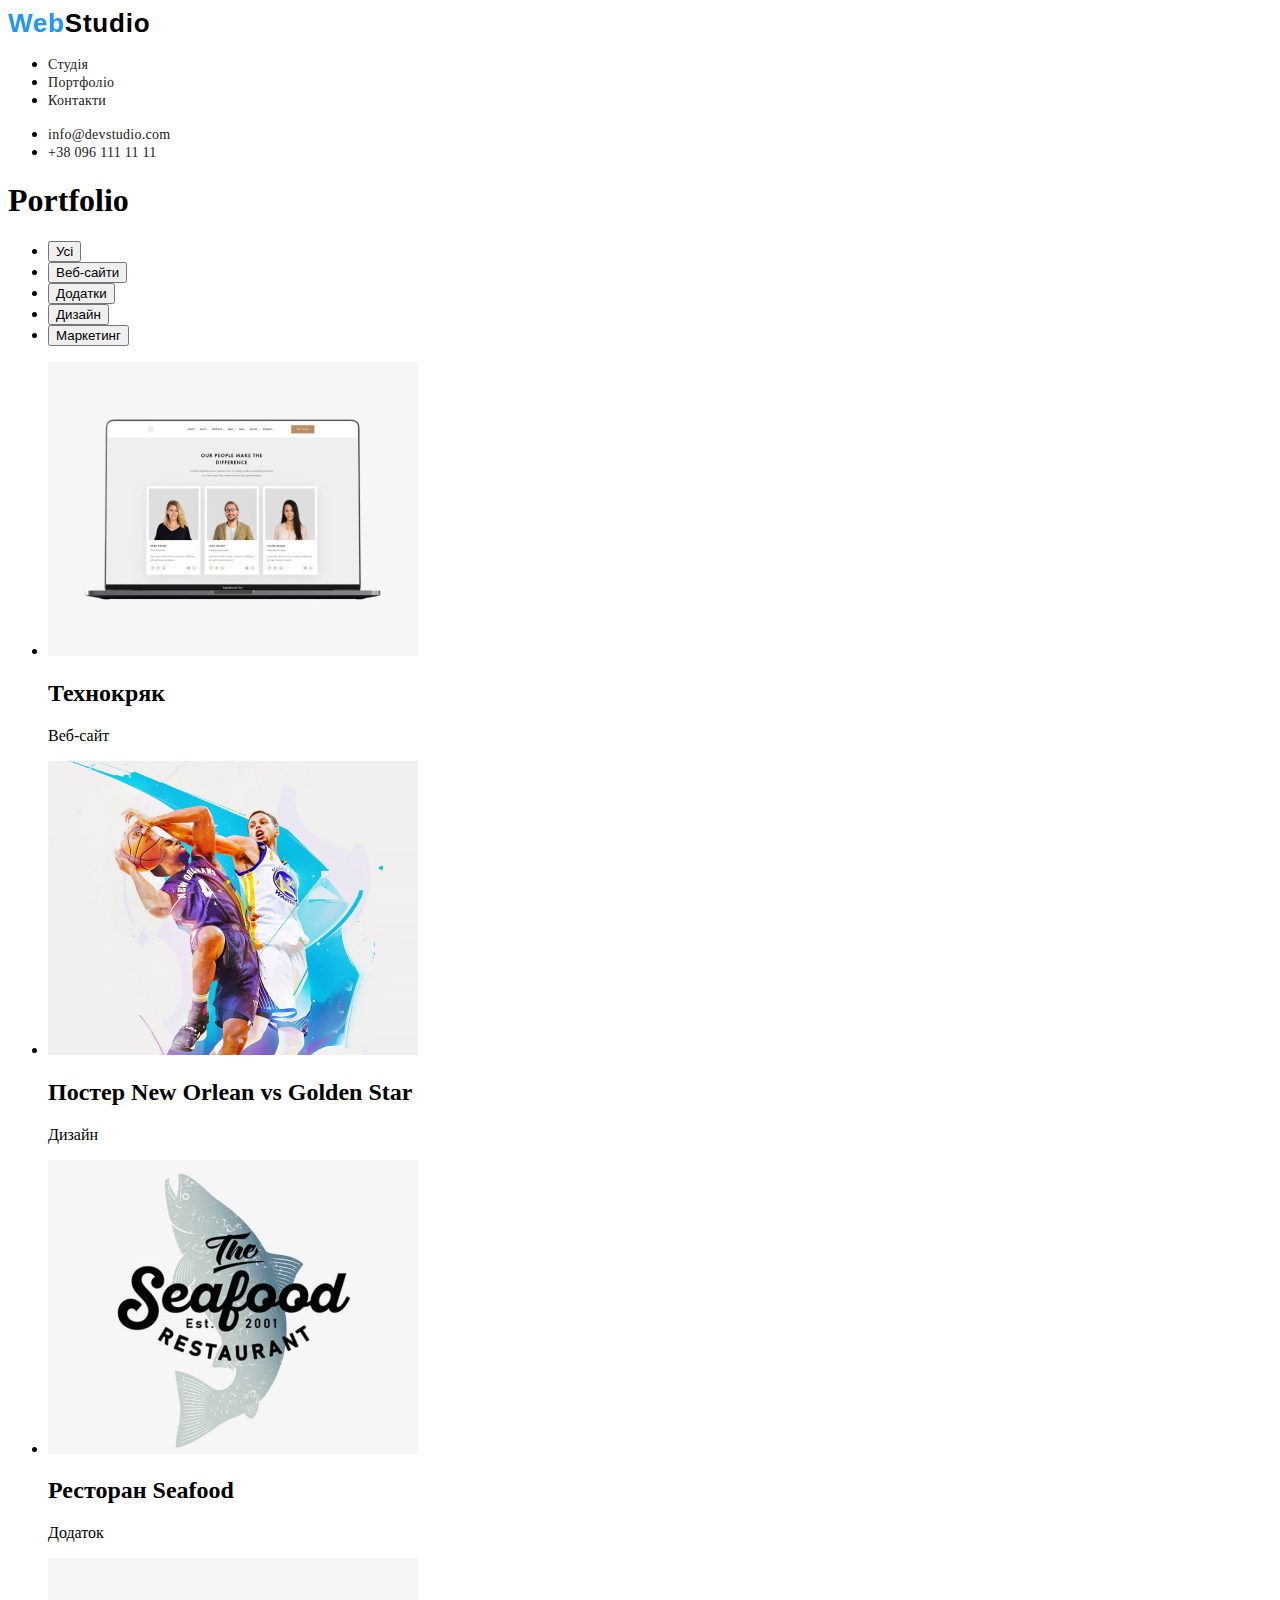
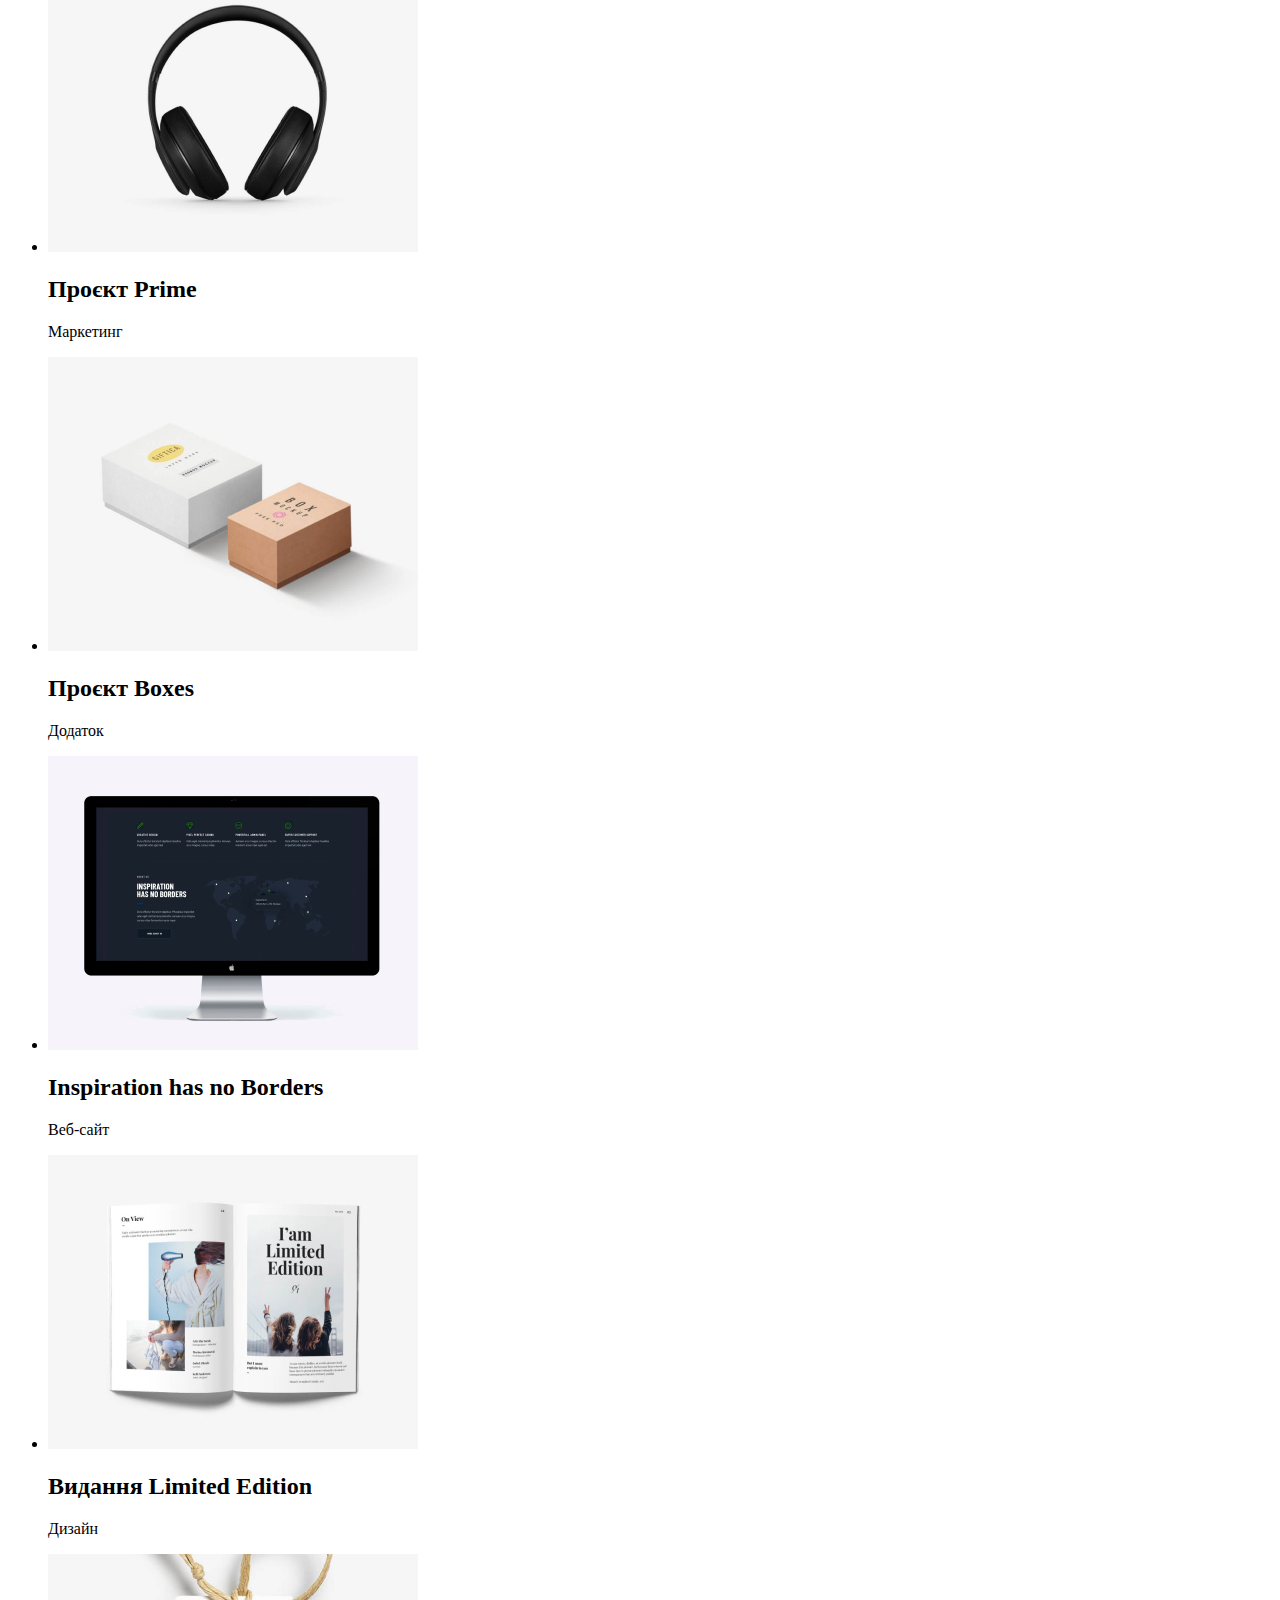
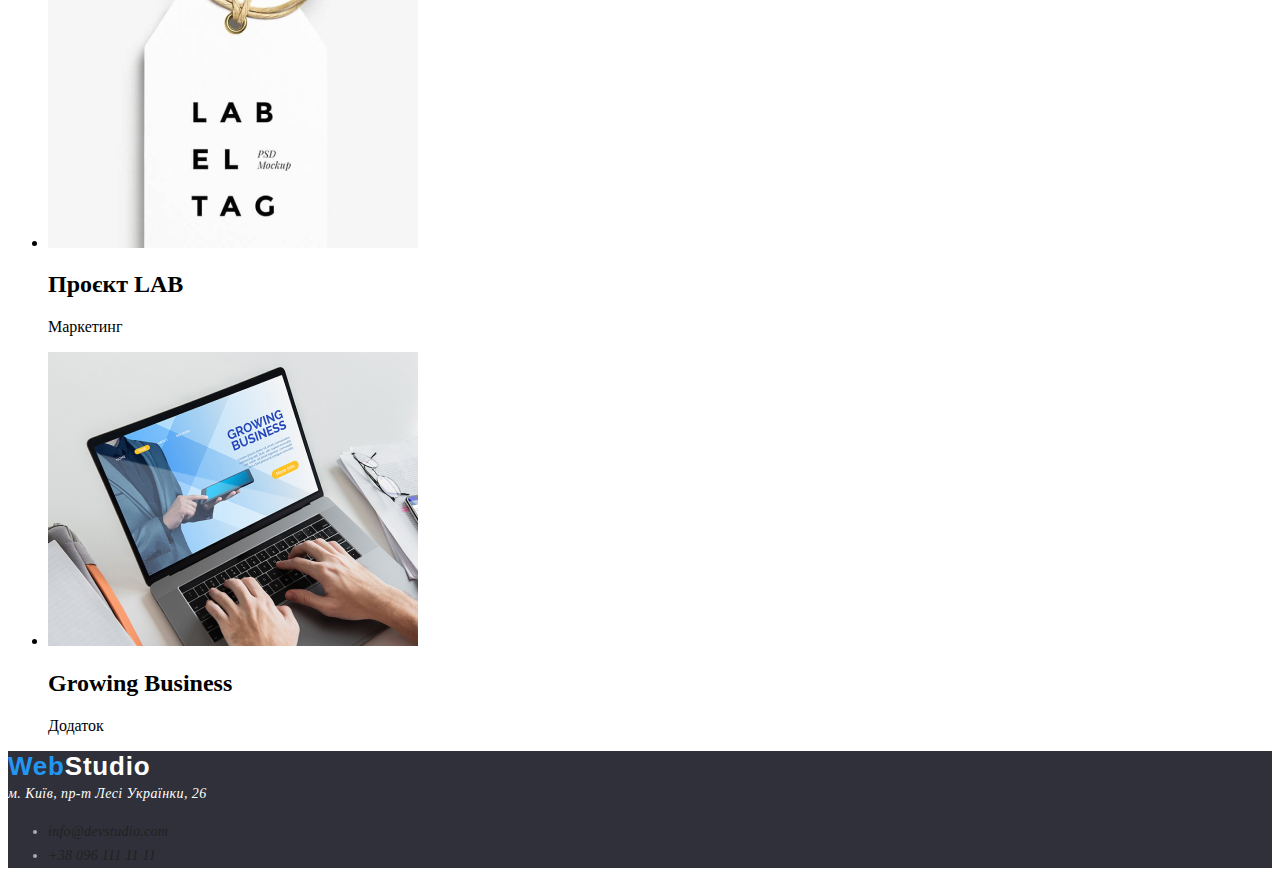
==== portfolio.html @ 9919ce31 "10.09. 21:36" ====
<!DOCTYPE html>
<html lang="uk">
  <head>
    <meta charset="UTF-8" />
    <meta name="viewport" content="width=device-width, initial-scale=1.0" />
    <title>Document</title>
    <link rel="stylesheet" href="./css/styles.css">
  </head>
  <body>
    <header class="header">
        <nav class="navigation">
          <a class="link logo" href="index.html">Web<span class="logo-text-black">Studio</span></a>
          <ul class="list">
            <li class="item">
              <a class="link navigation-link" href="./index.html">Студія</a>
            </li>
            <li class="item">
              <a class="link navigation-link" href="./portfolio.html">Портфоліо</a>
            </li>
            <li class="item">
              <a class="link navigation-link" href="#">Контакти</a>
            </li>
          </ul>
        </nav>
  
        <ul class="list">
          <li class="contact-item">
            <a class="link" href="mailto:info@devstudio.com">info@devstudio.com</a>
          </li>
          <li class="item">
            <a class="link" href="tel:+380961111111">+38 096 111 11 11</a>
          </li>
        </ul>
      </header>
    <main class="main">
      <h1>Portfolio</h1>
      <ul class="filter-list">
        <li class="filter-item">
          <button class="filter-btn" type="button">Усі</button>
        </li>
        <li class="filter-item">
          <button class="filter-btn" type="button">Веб-сайти</button>
        </li>
        <li class="filter-item">
          <button class="filter-btn" type="button">Додатки</button>
        </li>
        <li class="filter-item">
          <button class="filter-btn" type="button">Дизайн</button>
        </li>
        <li class="filter-item">
          <button class="filter-btn" type="button">Маркетинг</button>
        </li>
      </ul>
      <ul class="gallery-list">
        <li class="gallery-item">
          <img
            class="gallery-img"
            src="./images/portfolio-img/img1.jpg"
            alt="Технокряк"
            width="370"
            height="294"
          />
          <h2 class="gallery-title">Технокряк</h2>
          <p class="gallery-text">Веб-сайт</p>
        </li>

        <li class="gallery-item">
          <img
            class="gallery-img"
            src="./images/portfolio-img/img2.jpg"
            alt="Постер New Orlean vs Golden Star"
            width="370"
            height="294"
          />
          <h2 class="gallery-title">Постер New Orlean vs Golden Star</h2>
          <p class="gallery-text">Дизайн</p>
        </li>

        <li class="gallery-item">
          <img
            class="gallery-img"
            src="./images/portfolio-img/img3.jpg"
            alt="Ресторан Seafood"
            width="370"
            height="294"
          />
          <h2 class="gallery-title">Ресторан Seafood</h2>
          <p class="gallery-text">Додаток</p>
        </li>

        <li class="gallery-item">
          <img
            class="gallery-img"
            src="./images/portfolio-img/img4.jpg"
            alt="Проєкт Prime"
            width="370"
            height="294"
          />
          <h2 class="gallery-title">Проєкт Prime</h2>
          <p class="gallery-text">Маркетинг</p>
        </li>

        <li class="gallery-item">
          <img
            class="gallery-img"
            src="./images/portfolio-img/img5.jpg"
            alt="Проєкт Boxes"
            width="370"
            height="294"
          />
          <h2 class="gallery-title">Проєкт Boxes</h2>
          <p class="gallery-text">Додаток</p>
        </li>

        <li class="gallery-item">
          <img
            class="gallery-img"
            src="./images/portfolio-img/img6.jpg"
            alt="Inspiration has no Borders"
            width="370"
            height="294"
          />
          <h2 class="gallery-title">Inspiration has no Borders</h2>
          <p class="gallery-text">Веб-сайт</p>
        </li>

        <li class="gallery-item">
          <img
            class="gallery-img"
            src="./images/portfolio-img/img7.jpg"
            alt="Видання Limited Edition"
            width="370"
            height="294"
          />
          <h2 class="gallery-title">Видання Limited Edition</h2>
          <p class="gallery-text">Дизайн</p>
        </li>

        <li class="gallery-item">
          <img
            class="gallery-img"
            src="./images/portfolio-img/img8.jpg"
            alt="Проєкт LAB"
            width="370"
            height="294"
          />
          <h2 class="gallery-title">Проєкт LAB</h2>
          <p class="gallery-text">Маркетинг</p>
        </li>

        <li class="gallery-item">
          <img
            class="gallery-img"
            src="./images/portfolio-img/img9.jpg"
            alt="Growing Business"
            width="370"
            height="294"
          />
          <h2 class="gallery-title">Growing Business</h2>
          <p class="gallery-text">Додаток</p>
        </li>
      </ul>
    </main>
    <footer class="footer">
        <a class="link logo" href="index.html">Web<span class="logo-text-white">Studio</span></a>
        <address class="address">
          <span class="main-address">м. Київ, пр-т Лесі Українки, 26</span>
          <ul class="list">
            <li class="item">
              <a class="link" href="mailto:info@devstudio.com">info@devstudio.com</a>
            </li>
            <li class="item">
              <a class="link" href="tel:+380961111111">+38 096 111 11 11</a>
            </li>
          </ul>
        </address>
      </footer>
  </body>
</html>
---- css/styles.css ----
:root {
  --main-font:"Roboto", sans-serif;
  --secondary-font:"Raleway", sans-serif;

  /* text colors */
  --accent-cl: #2196f3 ;
  --main-txt-cl: #757575;
  --secondary-txt-cl: #212121;
  --title-txt-cl: #fff;

  /* background colors */
  --main-bg-cl: #ffffff;
  --secondary-bg-cl: #2196F3;
  --dark-bg-cl: #2F303A;
}
.body {
    font-family: var(--main-font);
    color: var(--main-txt-cl);
    font-size: 14px;
    line-height: 1.71;
    letter-spacing: 0.42px;
}
.footer{
    background-color: var(--dark-bg-cl);
}

.navigation .logo,
.footer .logo {
color: var(--accent-cl);
font-family: var(--secondary-font);
font-size: 26px;
font-weight: 700;
letter-spacing: 0.78px
}
.logo-text-black {
    color: #000;
}
.logo-text-white {
    color: var(--title-txt-cl);
}


.link{
    color: var(--secondary-txt-cl);
font-size: 14px;
font-weight: 500;
letter-spacing: 0.28px;
text-decoration: none


}

.link:hover,
.link:focus {
  color: var(--accent-cl);
}

.hero{
    background-color: var(--dark-bg-cl) ;
}
.hero-title{
color: var(--title-txt-cl);
text-align: center;
font-size: 44px;
font-weight: 900;
line-height: 1.36; 
letter-spacing: 2.64px;
}

.btn {
    font-family: inherit;
    color: var(--title-txt-cl);
    font-size: 16px;
    font-weight: 700;
    letter-spacing: 0.96px;
    text-transform: uppercase;
    background-color: var(--accent-cl);
    cursor: pointer;
    text-align: center;
}

.btn:hover,
.btn:focus {
  color: var(--title-txt-cl);
}

.about-title{
    color: var(--secondary-txt-cl);
    font-family: var(--main-font);
font-size: 14px;
font-weight: 700;
line-height: normal;
letter-spacing: 0.42px;
text-transform: uppercase;
}

.about-text{
    color: var(--main-txt-cl);
font-family: var(--main-font);
font-size: 14px;
font-style: normal;
font-weight: 400;
line-height: 1.72; 
letter-spacing: 0.42px;
}

.features-title,
.team-title
{
    color: var(--secondary-txt-cl);
text-align: center;
font-family: var(--main-font);
font-size: 36px;
font-weight: 700;
letter-spacing: 1.08px;
}

.member-title{
    color: #212121;
text-align: center;
font-family: var(--main-font);
font-size: 16px;
font-weight: 500;
letter-spacing: 0.48px;
}

.member-position{
    color:var(--main-txt-cl);
text-align: center;
font-family: var(--main-font);
font-size: 16px;
font-weight: 400;
line-height: normal;
letter-spacing: 0.48px;
}

.address{
    color: rgba(255, 255, 255, 0.60);
    font-family: Roboto;
    font-size: 14px;
    line-height: 1.71;
    letter-spacing: 0.42px;
}
.main-address{
    color: var(--title-txt-cl);
}
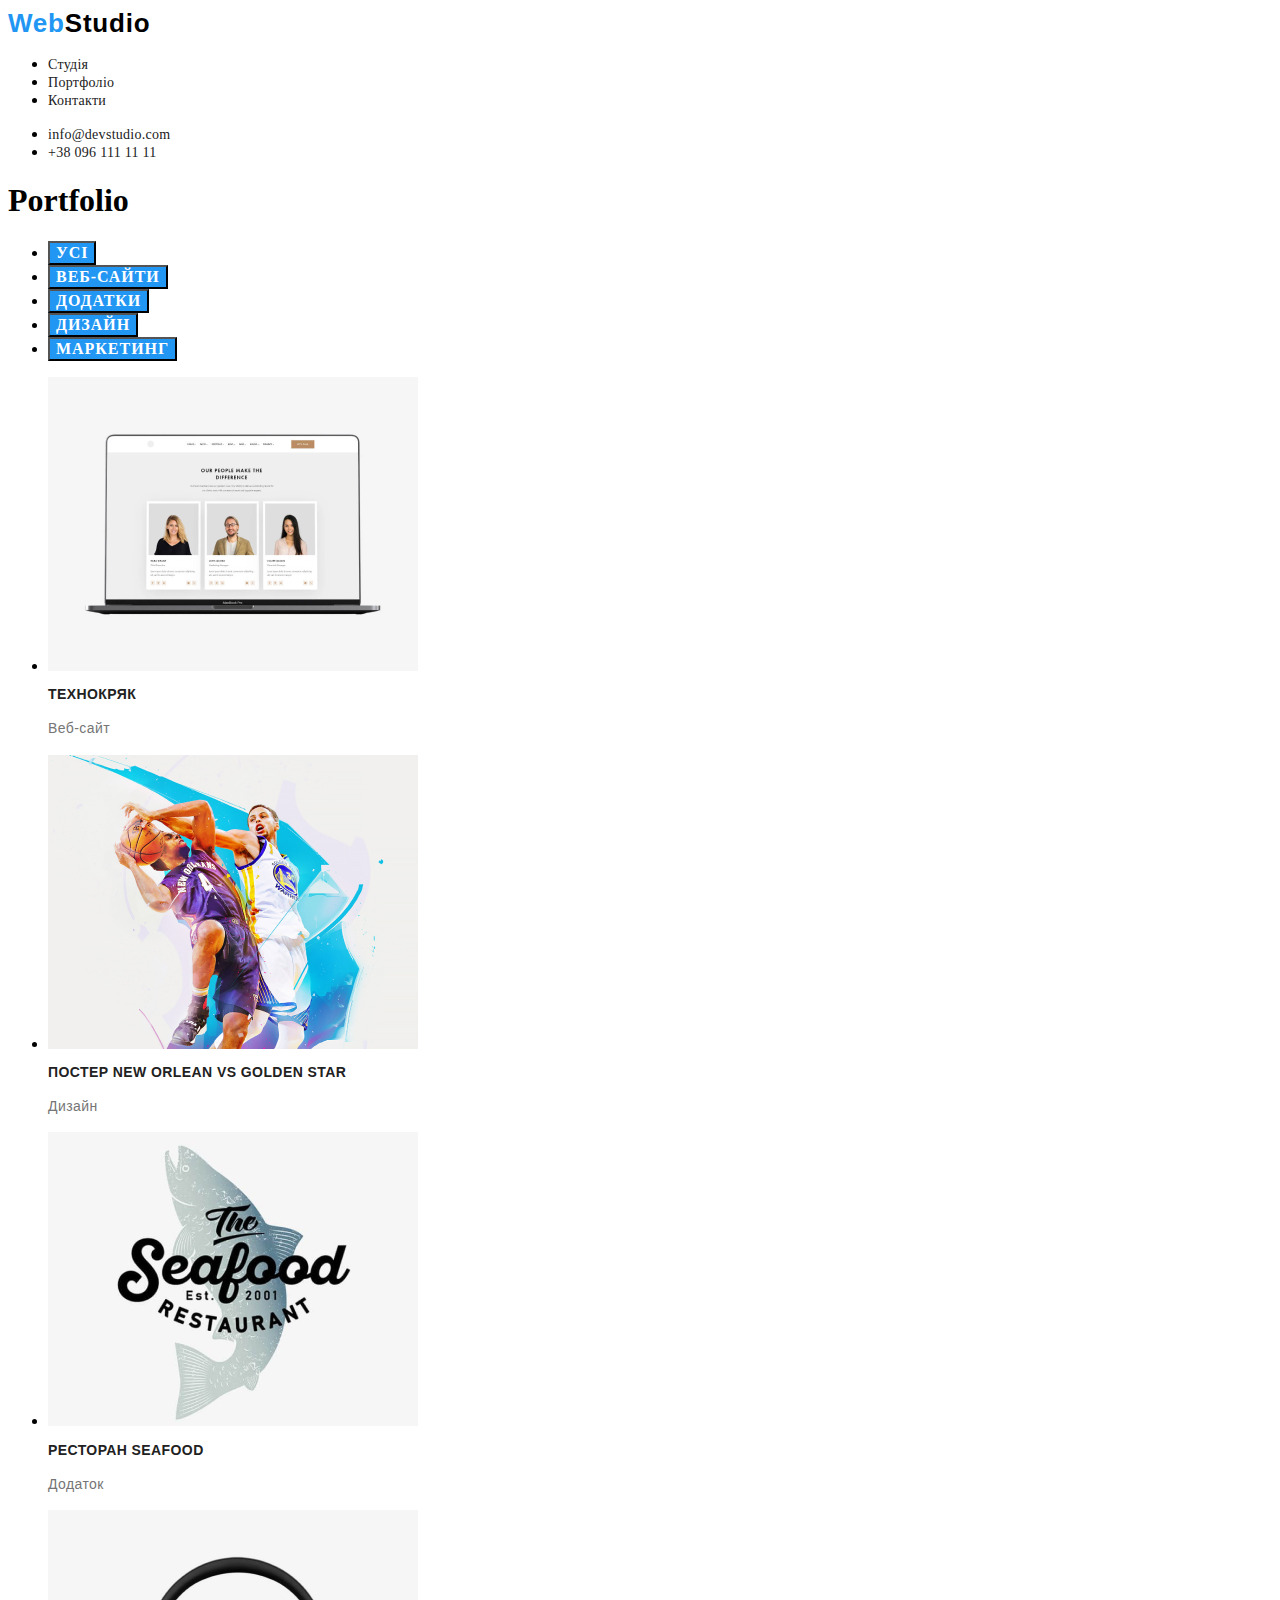
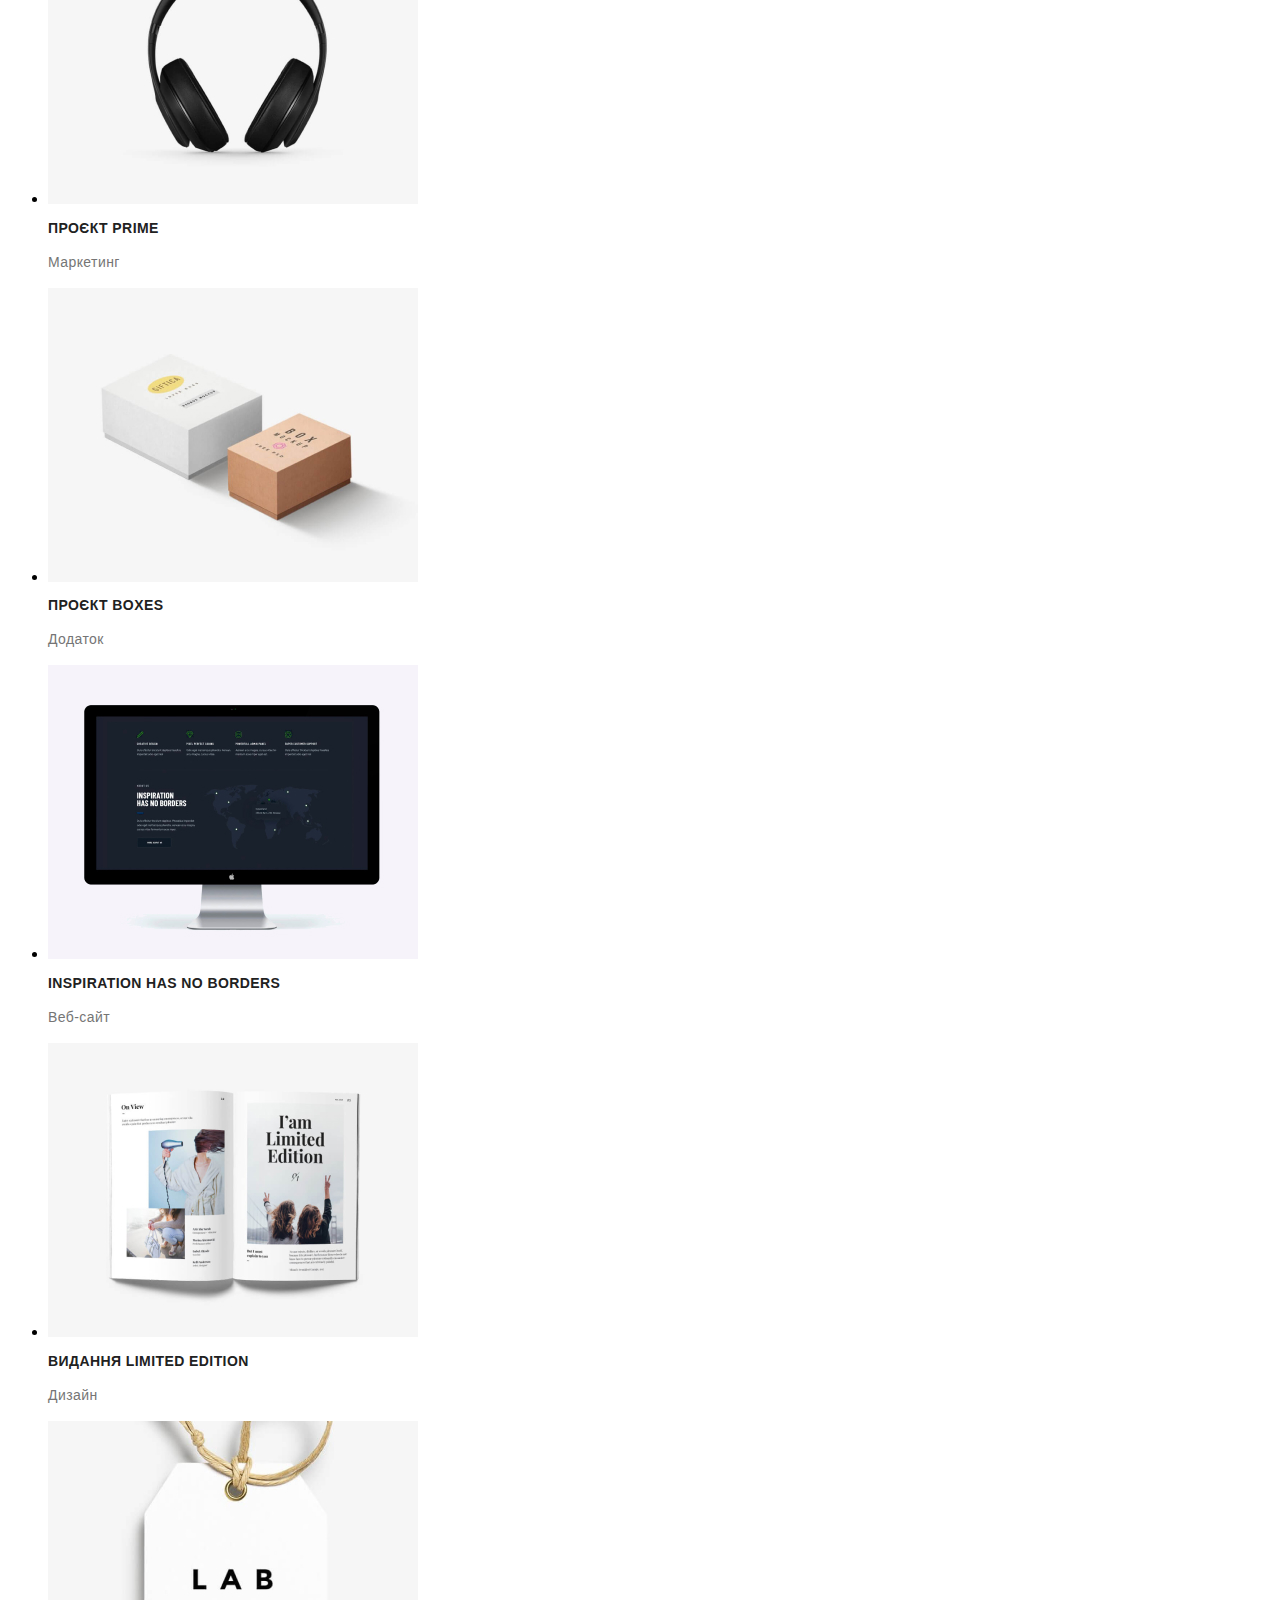
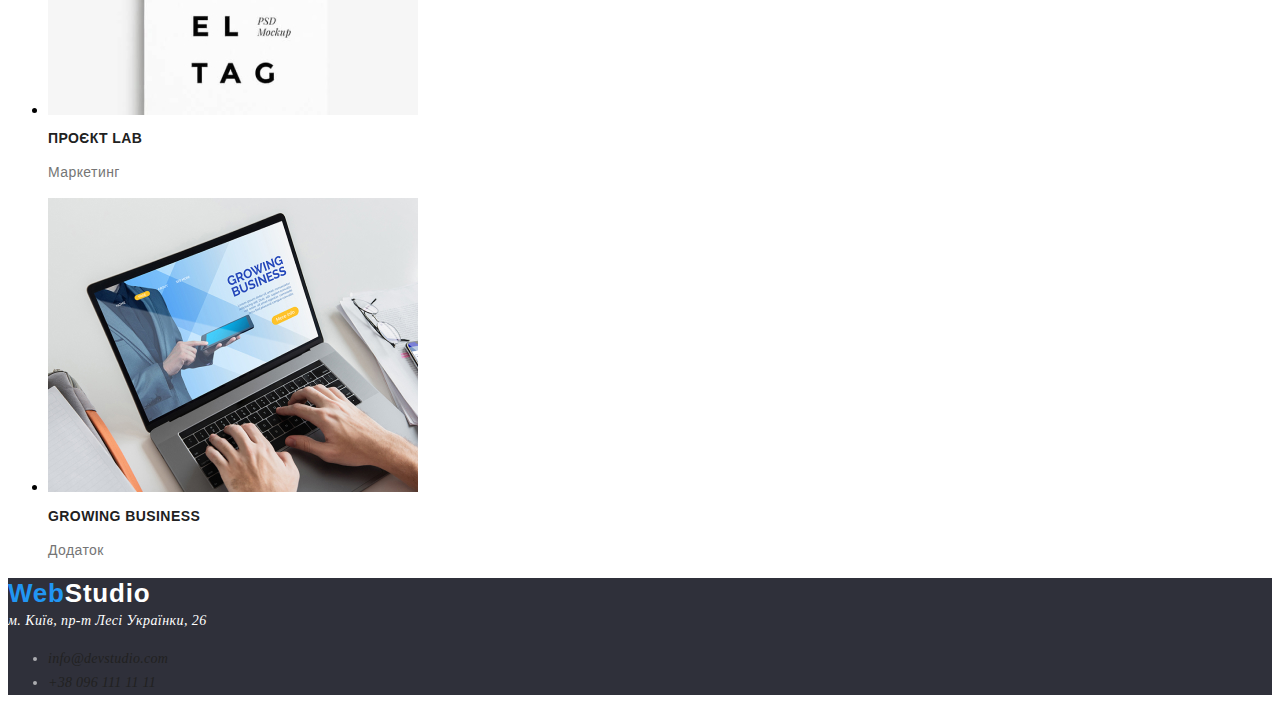
==== commit 2849c0b1: "13,09,23" ====
--- a/portfolio.html
+++ b/portfolio.html
@@ -36,19 +36,19 @@
       <h1>Portfolio</h1>
       <ul class="filter-list">
         <li class="filter-item">
-          <button class="filter-btn" type="button">Усі</button>
+          <button class="btn filter-btn" type="button">Усі</button>
         </li>
         <li class="filter-item">
-          <button class="filter-btn" type="button">Веб-сайти</button>
+          <button class="btn filter-btn" type="button">Веб-сайти</button>
         </li>
         <li class="filter-item">
-          <button class="filter-btn" type="button">Додатки</button>
+          <button class="btn filter-btn" type="button">Додатки</button>
         </li>
         <li class="filter-item">
-          <button class="filter-btn" type="button">Дизайн</button>
+          <button class="btn filter-btn" type="button">Дизайн</button>
         </li>
         <li class="filter-item">
-          <button class="filter-btn" type="button">Маркетинг</button>
+          <button class="btn filter-btn" type="button">Маркетинг</button>
         </li>
       </ul>
       <ul class="gallery-list">
--- a/css/styles.css
+++ b/css/styles.css
@@ -84,7 +84,8 @@
   color: var(--title-txt-cl);
 }
 
-.about-title{
+.about-title,
+.gallery-title{
     color: var(--secondary-txt-cl);
     font-family: var(--main-font);
 font-size: 14px;
@@ -94,12 +95,12 @@
 text-transform: uppercase;
 }
 
-.about-text{
+.about-text,
+.gallery-text{
     color: var(--main-txt-cl);
 font-family: var(--main-font);
 font-size: 14px;
 font-style: normal;
-font-weight: 400;
 line-height: 1.72; 
 letter-spacing: 0.42px;
 }
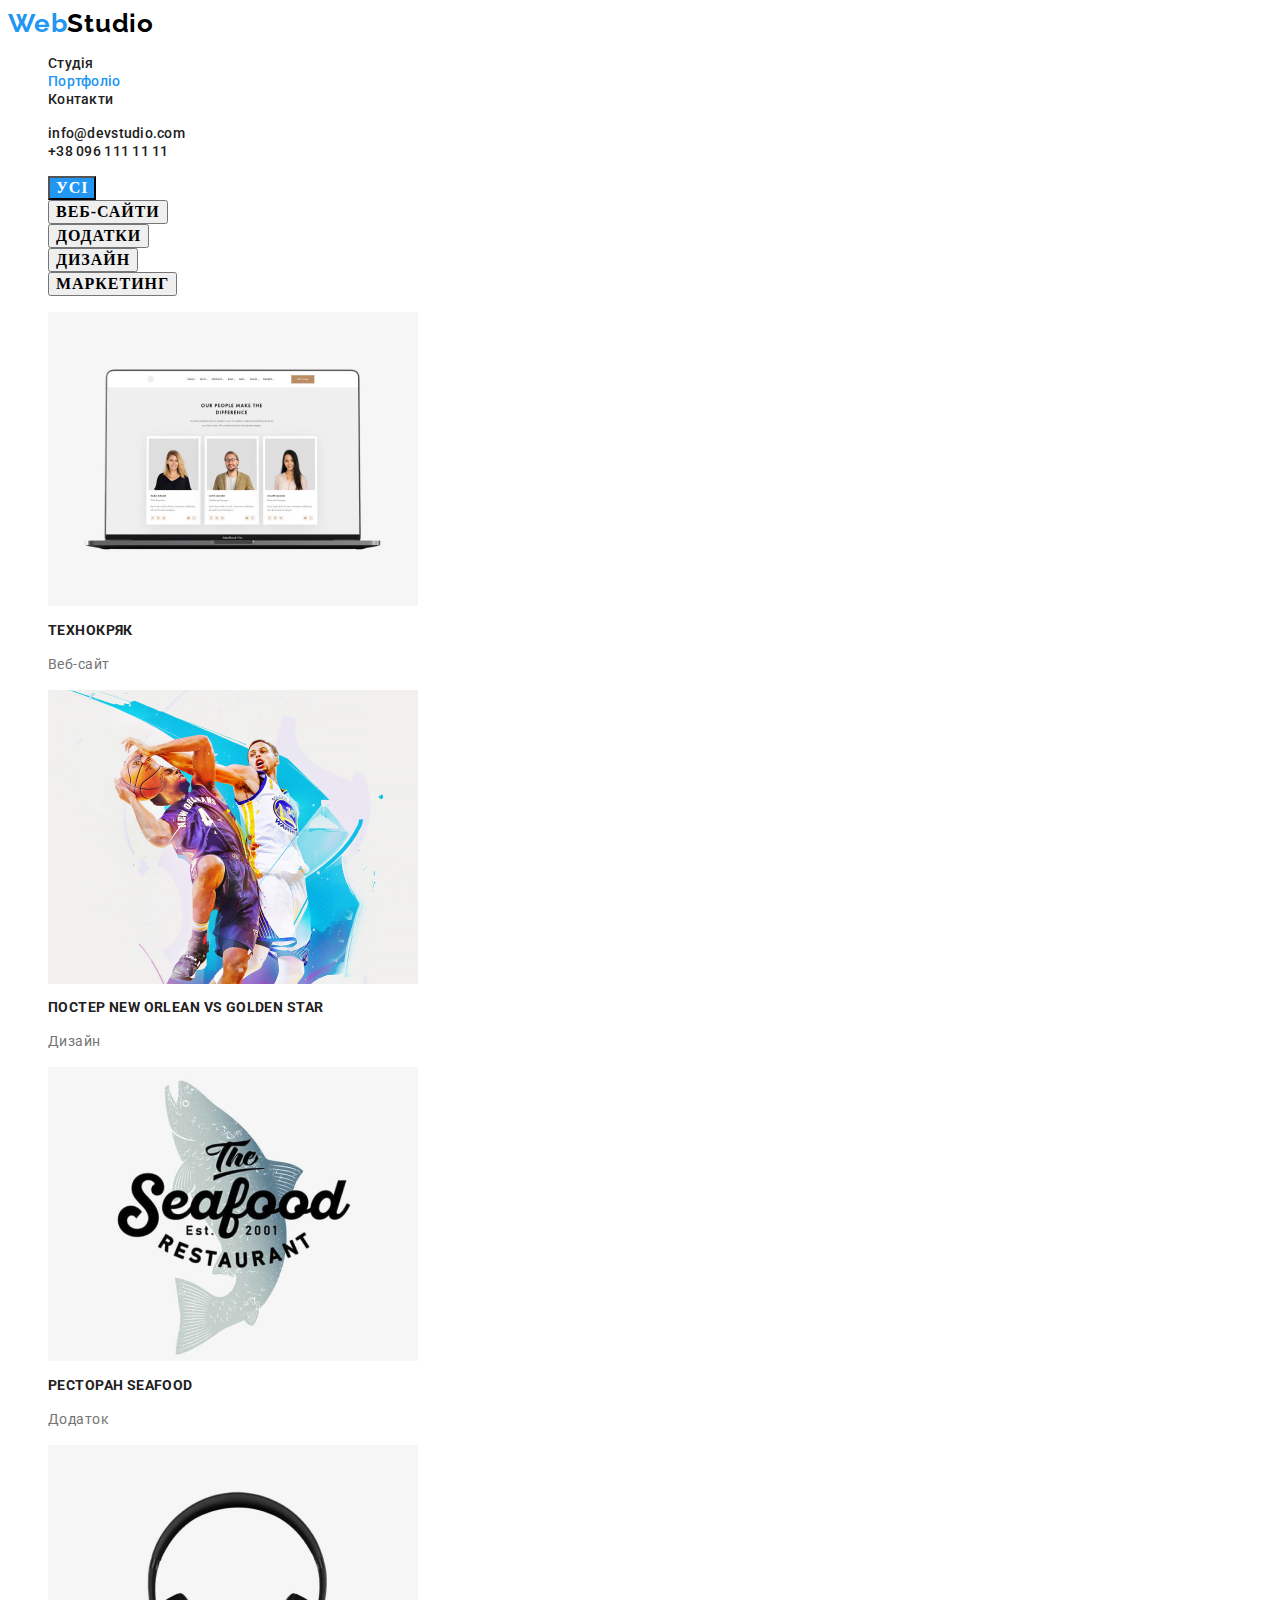
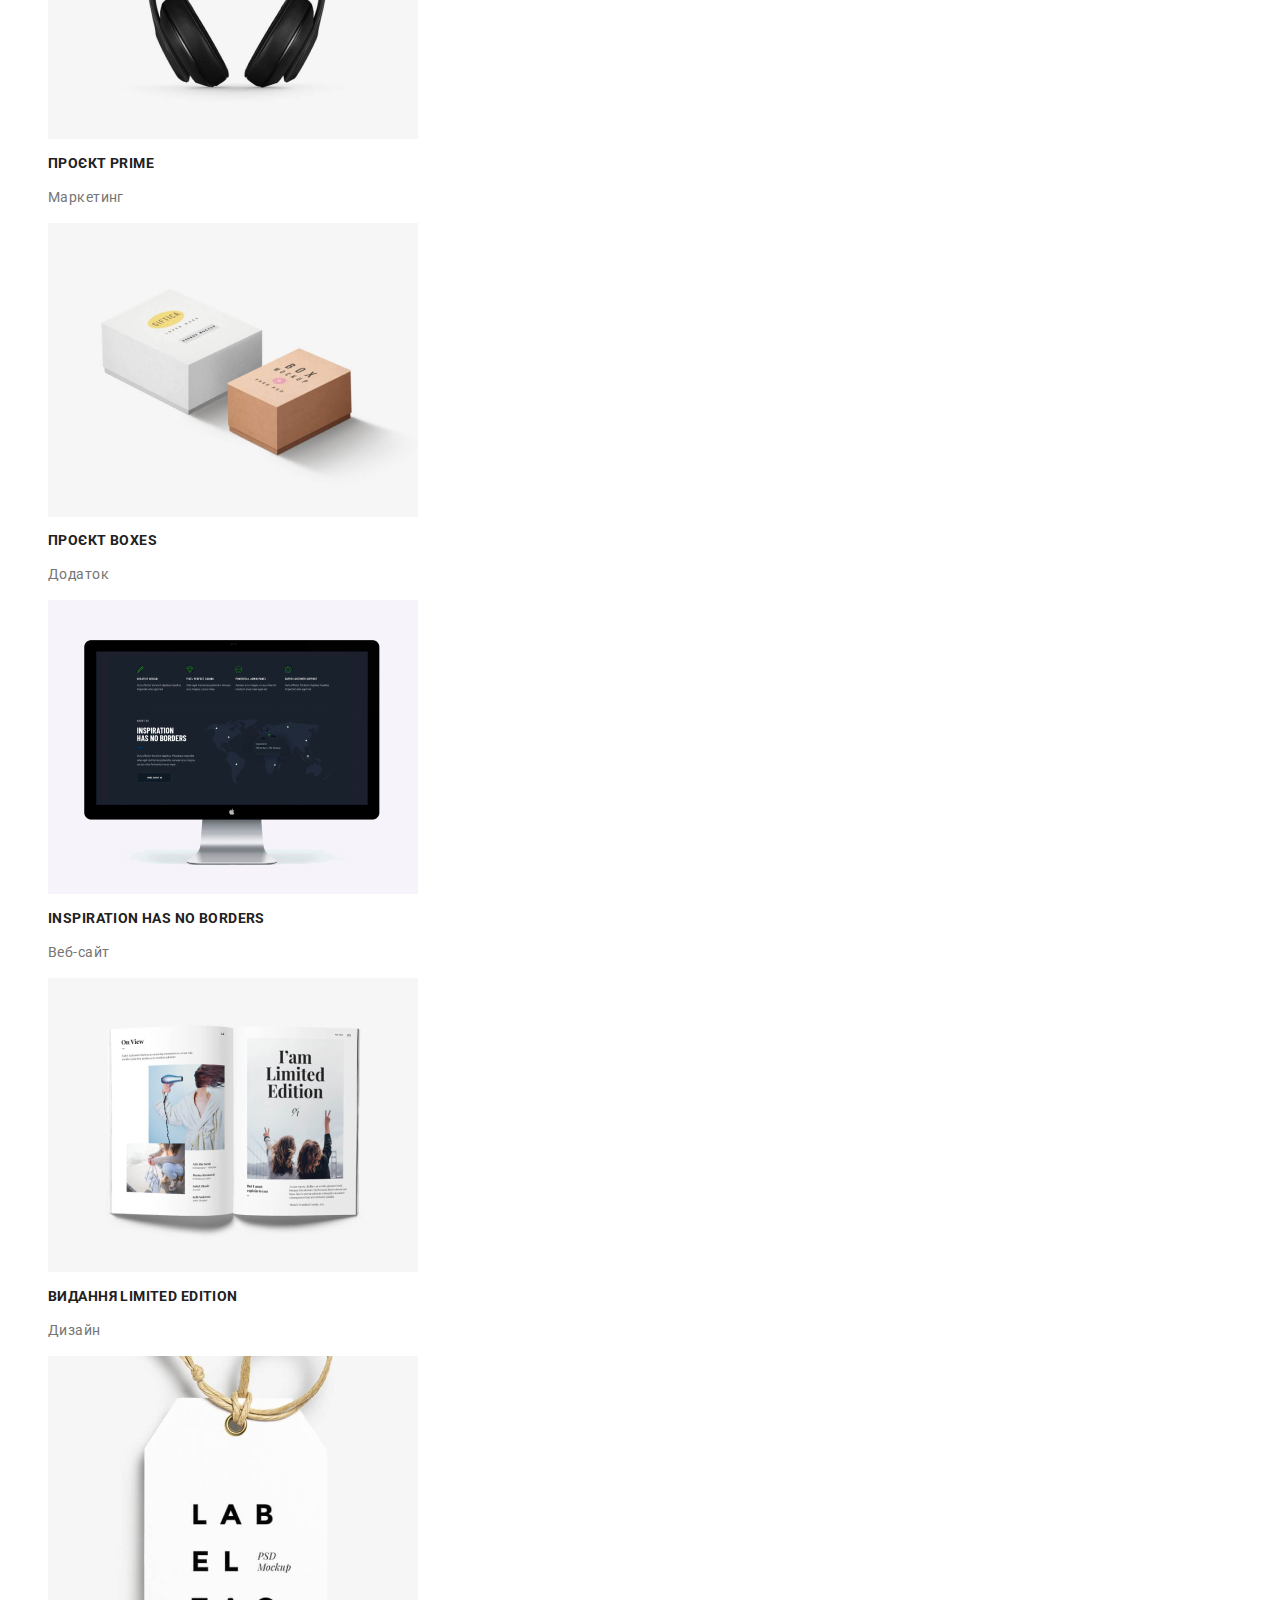
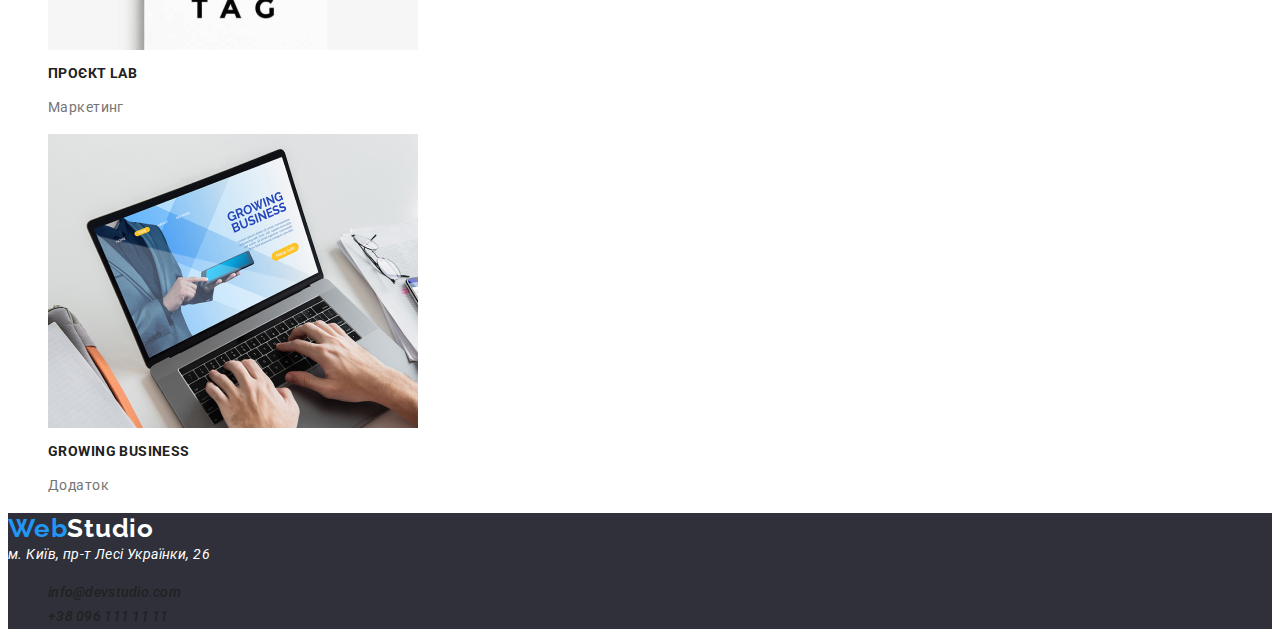
==== commit 1ba00a37: "19.09.23" ====
--- a/portfolio.html
+++ b/portfolio.html
@@ -4,7 +4,10 @@
     <meta charset="UTF-8" />
     <meta name="viewport" content="width=device-width, initial-scale=1.0" />
     <title>Document</title>
-    <link rel="stylesheet" href="./css/styles.css">
+    <link rel="preconnect" href="https://fonts.googleapis.com">
+<link rel="preconnect" href="https://fonts.gstatic.com" crossorigin>
+<link href="https://fonts.googleapis.com/css2?family=Raleway:wght@700&family=Roboto:wght@400;500;700;900&display=swap" rel="stylesheet">
+<link rel="stylesheet" href="./css/styles.css">
   </head>
   <body>
     <header class="header">
@@ -12,10 +15,10 @@
           <a class="link logo" href="index.html">Web<span class="logo-text-black">Studio</span></a>
           <ul class="list">
             <li class="item">
-              <a class="link navigation-link" href="./index.html">Студія</a>
+              <a  class="link navigation-link" href="./index.html">Студія</a>
             </li>
             <li class="item">
-              <a class="link navigation-link" href="./portfolio.html">Портфоліо</a>
+              <a class="link navigation-link active-link" href="./portfolio.html">Портфоліо</a>
             </li>
             <li class="item">
               <a class="link navigation-link" href="#">Контакти</a>
@@ -33,13 +36,16 @@
         </ul>
       </header>
     <main class="main">
-      <h1>Portfolio</h1>
-      <ul class="filter-list">
+      <section class="section-portfolio"> 
+      <h1 class="
+      visually-hidden" >Portfolio</h1>
+      
+      <ul class="filter-list list">
         <li class="filter-item">
-          <button class="btn filter-btn" type="button">Усі</button>
+          <button class="btn filter-btn active-btn" type="button">Усі</button>
         </li>
         <li class="filter-item">
-          <button class="btn filter-btn" type="button">Веб-сайти</button>
+          <button class="btn filter-btn " type="button">Веб-сайти</button>
         </li>
         <li class="filter-item">
           <button class="btn filter-btn" type="button">Додатки</button>
@@ -51,7 +57,7 @@
           <button class="btn filter-btn" type="button">Маркетинг</button>
         </li>
       </ul>
-      <ul class="gallery-list">
+      <ul class="gallery-list list">
         <li class="gallery-item">
           <img
             class="gallery-img"
@@ -160,6 +166,7 @@
           <p class="gallery-text">Додаток</p>
         </li>
       </ul>
+    </section>
     </main>
     <footer class="footer">
         <a class="link logo" href="index.html">Web<span class="logo-text-white">Studio</span></a>
--- a/css/styles.css
+++ b/css/styles.css
@@ -19,9 +19,24 @@
     font-size: 14px;
     line-height: 1.71;
     letter-spacing: 0.42px;
+    background: var(--main-bg-cl);
 }
+
+.visually-hidden{
+    display: none;
+}
+
+.list{
+list-style-type: none;
+}
+
+.team{
+    background: #F5F4FA;
+}
+
+
 .footer{
-    background-color: var(--dark-bg-cl);
+background-color: var(--dark-bg-cl);
 }
 
 .navigation .logo,
@@ -41,12 +56,20 @@
 
 
 .link{
-    color: var(--secondary-txt-cl);
+color: var(--secondary-txt-cl);
 font-size: 14px;
 font-weight: 500;
 letter-spacing: 0.28px;
-text-decoration: none
+text-decoration: none;
+font-family: var(--main-font);
+}
 
+.contact-link{
+color: var(--main-txt-cl);
+}
+
+.active-link{
+color: var(--accent-cl)
 
 }
 
@@ -54,11 +77,17 @@
 .link:focus {
   color: var(--accent-cl);
 }
+.address-link:hover,
+.address-link:focus
+{
+    color: var(--title-txt-cl)
+}
 
 .hero{
     background-color: var(--dark-bg-cl) ;
 }
 .hero-title{
+font-family: var(--main-font) ;
 color: var(--title-txt-cl);
 text-align: center;
 font-size: 44px;
@@ -69,12 +98,12 @@
 
 .btn {
     font-family: inherit;
-    color: var(--title-txt-cl);
+    /* color: var(--title-txt-cl); */
     font-size: 16px;
     font-weight: 700;
     letter-spacing: 0.96px;
     text-transform: uppercase;
-    background-color: var(--accent-cl);
+    /* background-color: var(--accent-cl); */
     cursor: pointer;
     text-align: center;
 }
@@ -82,7 +111,28 @@
 .btn:hover,
 .btn:focus {
   color: var(--title-txt-cl);
+  background-color: var(--accent-cl);
 }
+.hero-btn{
+color: var(--title-txt-cl);
+text-align: center;
+font-family: var(--main-font);
+font-size: 16px;
+font-weight: 700;
+line-height:  1.88;
+letter-spacing: 0.96px;
+border-radius: 4px;
+background: var(--accent-cl);
+margin: 0 auto;
+display: block
+}
+.active-btn{
+    color: var(--title-txt-cl);
+    background-color: var(--accent-cl);
+
+
+}
+
 
 .about-title,
 .gallery-title{
@@ -116,7 +166,8 @@
 letter-spacing: 1.08px;
 }
 
-.member-title{
+.member-title
+{
     color: #212121;
 text-align: center;
 font-family: var(--main-font);
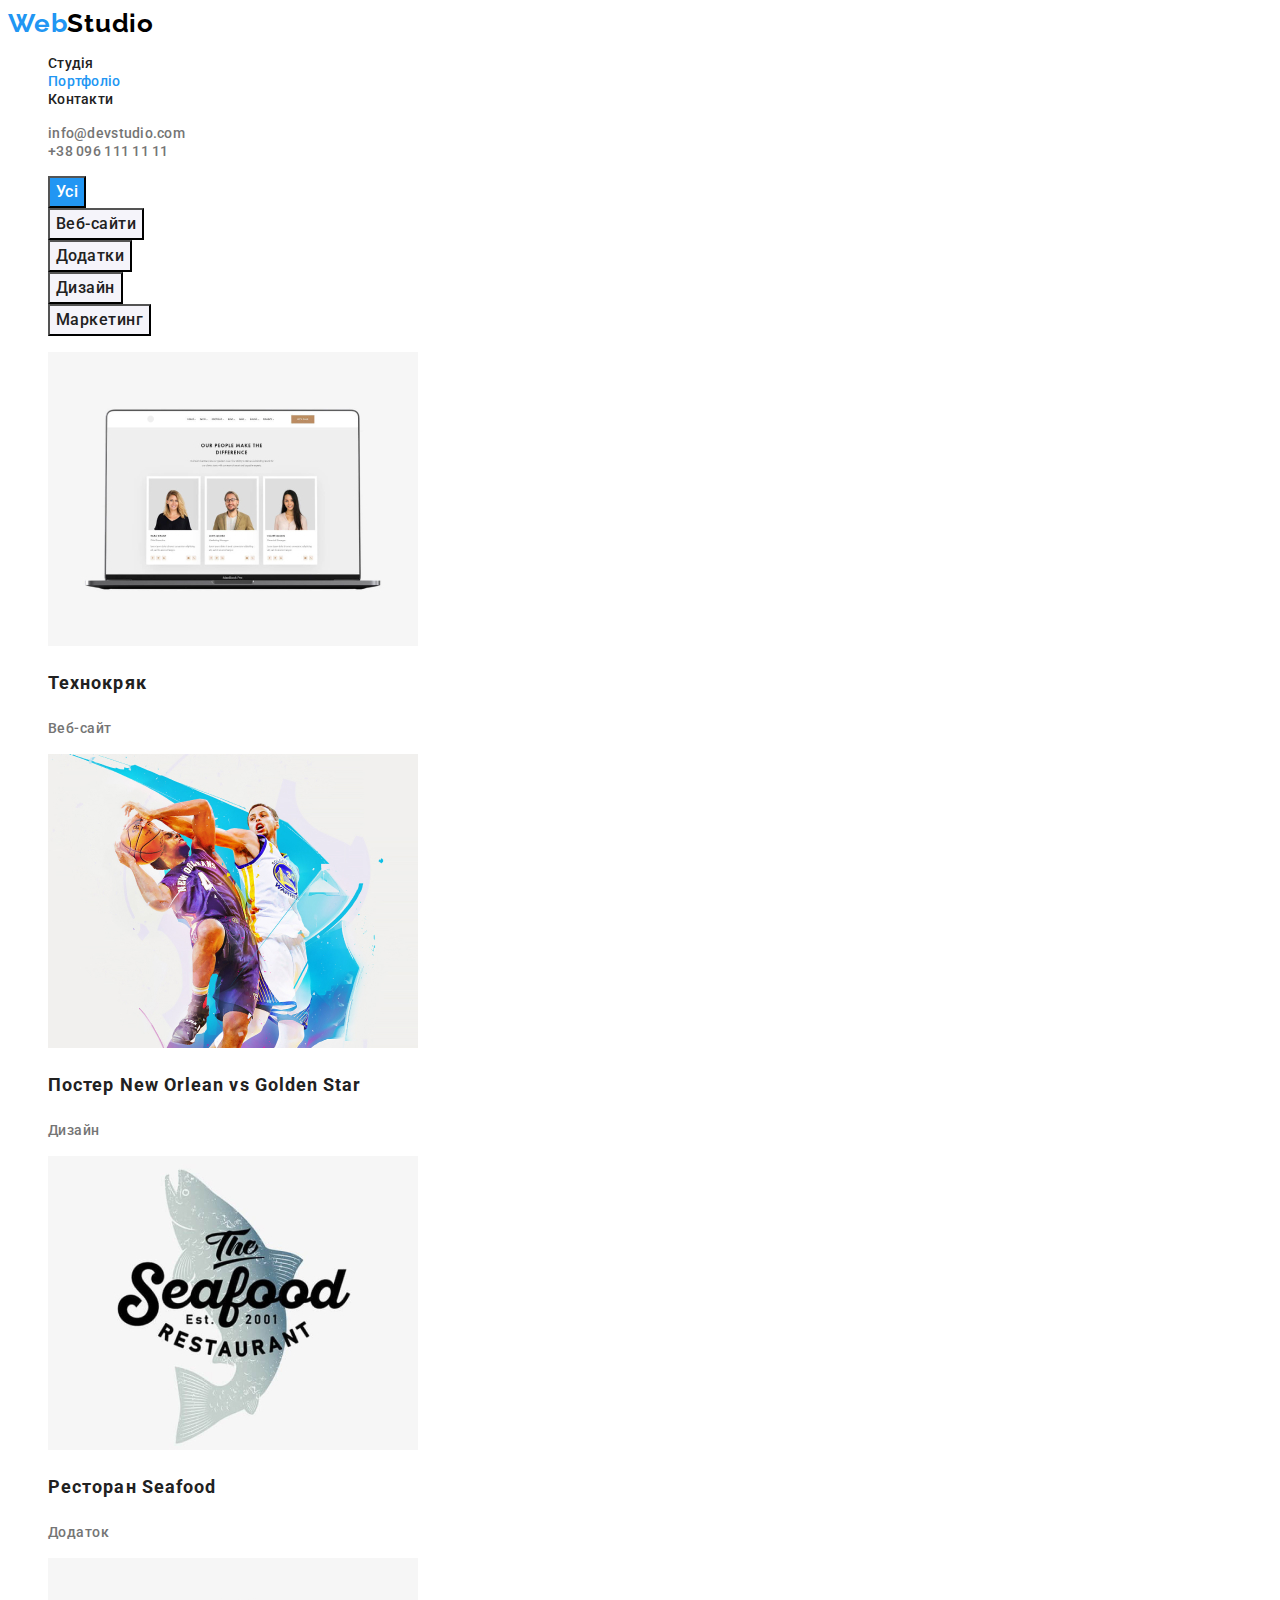
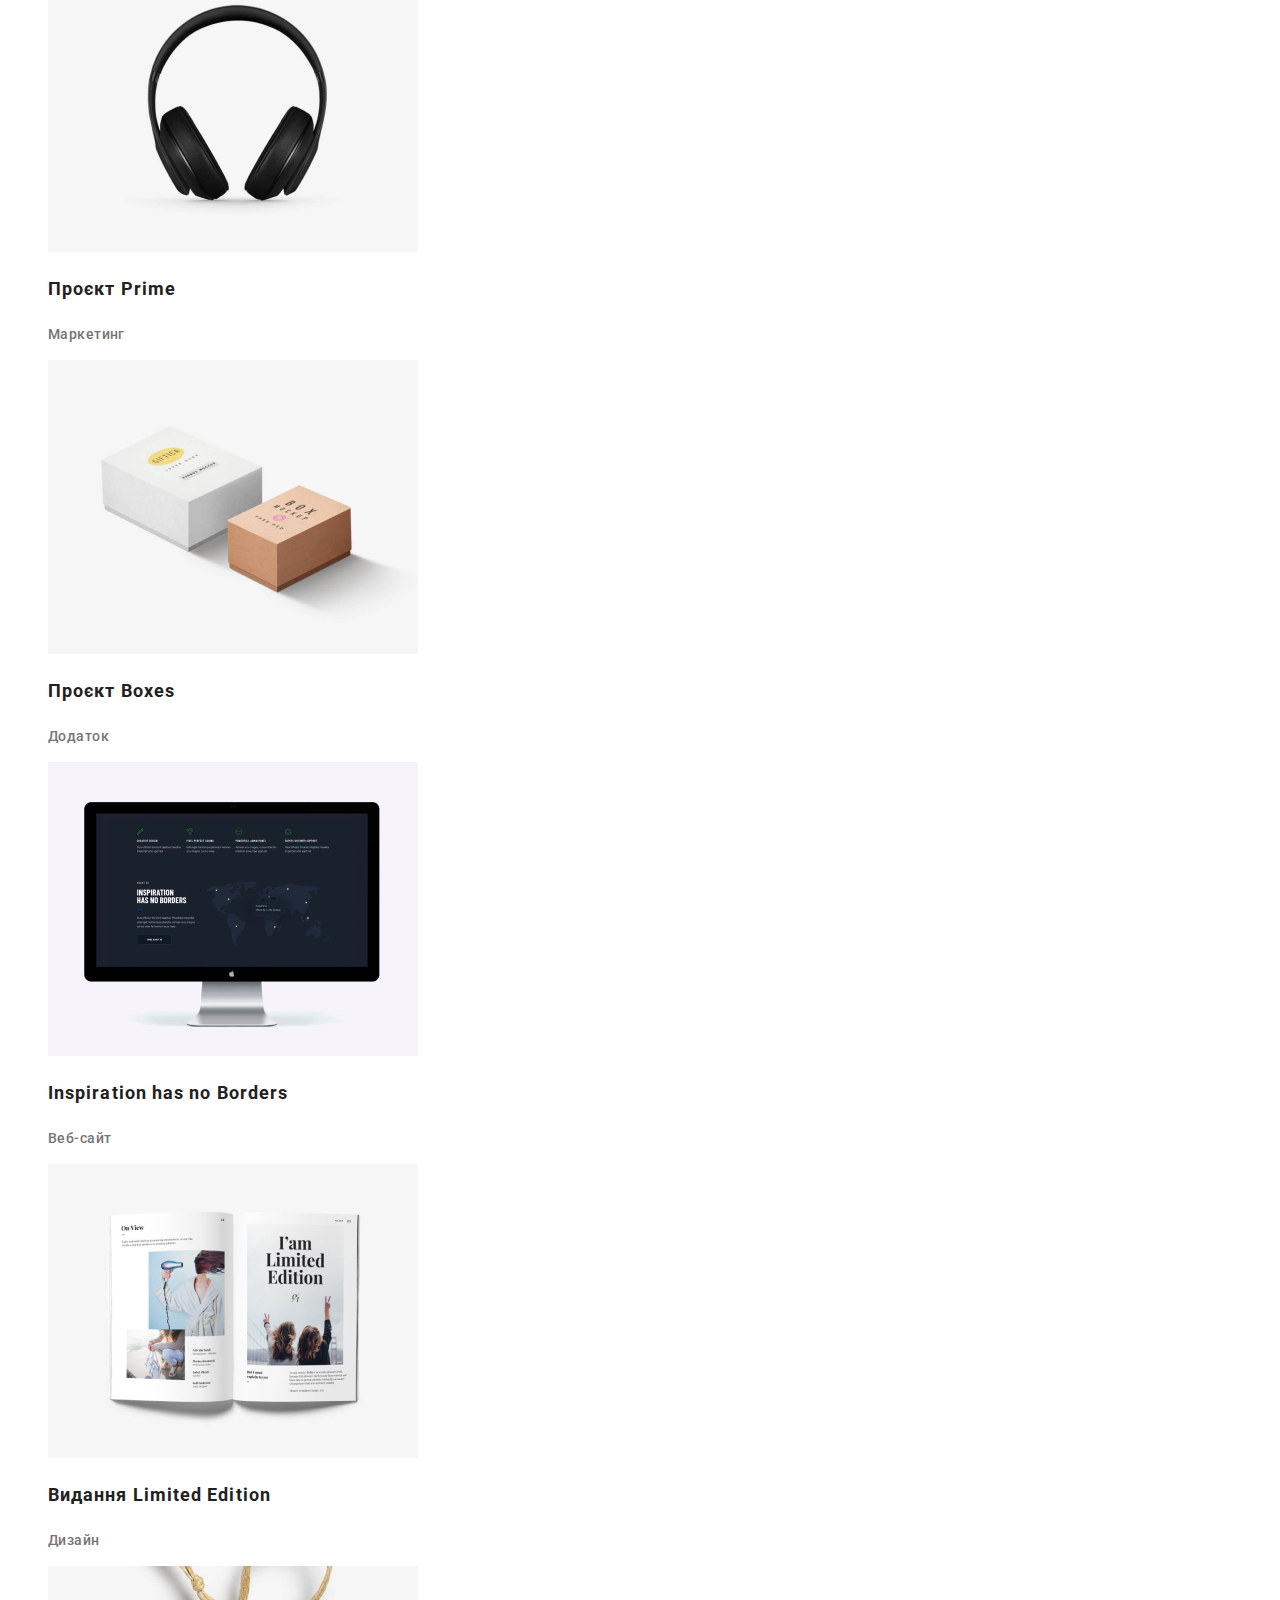
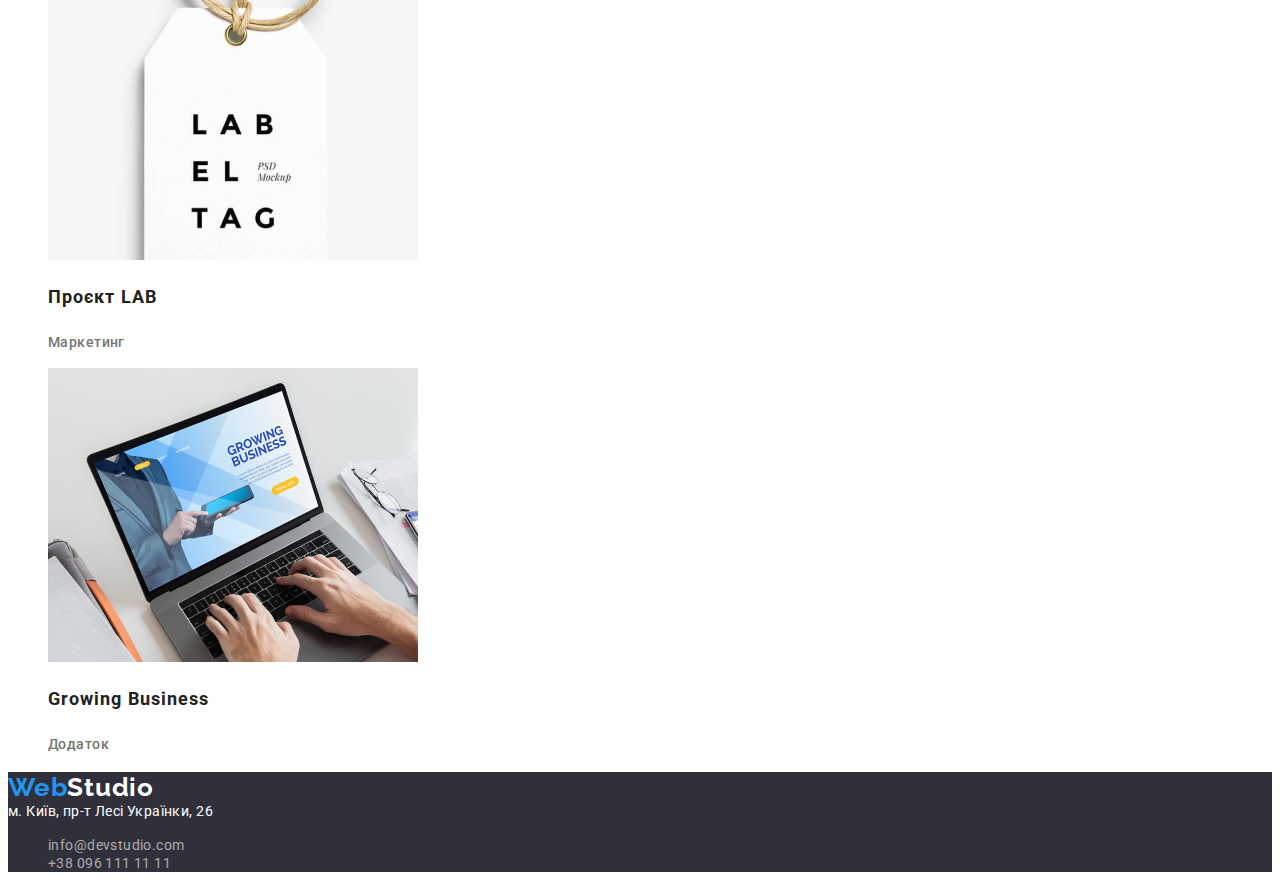
==== commit 7dfa80e9: "19.09.23" ====
--- a/portfolio.html
+++ b/portfolio.html
@@ -4,183 +4,217 @@
     <meta charset="UTF-8" />
     <meta name="viewport" content="width=device-width, initial-scale=1.0" />
     <title>Document</title>
-    <link rel="preconnect" href="https://fonts.googleapis.com">
-<link rel="preconnect" href="https://fonts.gstatic.com" crossorigin>
-<link href="https://fonts.googleapis.com/css2?family=Raleway:wght@700&family=Roboto:wght@400;500;700;900&display=swap" rel="stylesheet">
-<link rel="stylesheet" href="./css/styles.css">
+    <link rel="preconnect" href="https://fonts.googleapis.com" />
+    <link rel="preconnect" href="https://fonts.gstatic.com" crossorigin />
+    <link
+      href="https://fonts.googleapis.com/css2?family=Raleway:wght@700&family=Roboto:wght@400;500;700;900&display=swap"
+      rel="stylesheet"
+    />
+    <link rel="stylesheet" href="./css/styles.css" />
   </head>
   <body>
     <header class="header">
-        <nav class="navigation">
-          <a class="link logo" href="index.html">Web<span class="logo-text-black">Studio</span></a>
-          <ul class="list">
-            <li class="item">
-              <a  class="link navigation-link" href="./index.html">Студія</a>
-            </li>
-            <li class="item">
-              <a class="link navigation-link active-link" href="./portfolio.html">Портфоліо</a>
-            </li>
-            <li class="item">
-              <a class="link navigation-link" href="#">Контакти</a>
-            </li>
-          </ul>
-        </nav>
-  
+      <nav class="navigation">
+        <a class="link logo" href="index.html"
+          >Web<span class="logo-text-black">Studio</span></a
+        >
         <ul class="list">
-          <li class="contact-item">
-            <a class="link" href="mailto:info@devstudio.com">info@devstudio.com</a>
-          </li>
-          <li class="item">
-            <a class="link" href="tel:+380961111111">+38 096 111 11 11</a>
-          </li>
-        </ul>
-      </header>
-    <main class="main">
-      <section class="section-portfolio"> 
-      <h1 class="
-      visually-hidden" >Portfolio</h1>
-      
-      <ul class="filter-list list">
-        <li class="filter-item">
-          <button class="btn filter-btn active-btn" type="button">Усі</button>
+          <li class="item">
+            <a class="link navigation-link" href="./index.html">Студія</a>
+          </li>
+          <li class="item">
+            <a class="link navigation-link active-link" href="./portfolio.html"
+              >Портфоліо</a
+            >
+          </li>
+          <li class="item">
+            <a class="link navigation-link" href="#">Контакти</a>
+          </li>
+        </ul>
+      </nav>
+
+      <ul class="list">
+        <li class="contact-item">
+          <a class="link contact-link" href="mailto:info@devstudio.com"
+            >info@devstudio.com</a
+          >
         </li>
-        <li class="filter-item">
-          <button class="btn filter-btn " type="button">Веб-сайти</button>
-        </li>
-        <li class="filter-item">
-          <button class="btn filter-btn" type="button">Додатки</button>
-        </li>
-        <li class="filter-item">
-          <button class="btn filter-btn" type="button">Дизайн</button>
-        </li>
-        <li class="filter-item">
-          <button class="btn filter-btn" type="button">Маркетинг</button>
+        <li class="item">
+          <a class="link contact-link" href="tel:+380961111111"
+            >+38 096 111 11 11</a
+          >
         </li>
       </ul>
-      <ul class="gallery-list list">
-        <li class="gallery-item">
-          <img
-            class="gallery-img"
-            src="./images/portfolio-img/img1.jpg"
-            alt="Технокряк"
-            width="370"
-            height="294"
-          />
-          <h2 class="gallery-title">Технокряк</h2>
-          <p class="gallery-text">Веб-сайт</p>
-        </li>
-
-        <li class="gallery-item">
-          <img
-            class="gallery-img"
-            src="./images/portfolio-img/img2.jpg"
-            alt="Постер New Orlean vs Golden Star"
-            width="370"
-            height="294"
-          />
-          <h2 class="gallery-title">Постер New Orlean vs Golden Star</h2>
-          <p class="gallery-text">Дизайн</p>
-        </li>
-
-        <li class="gallery-item">
-          <img
-            class="gallery-img"
-            src="./images/portfolio-img/img3.jpg"
-            alt="Ресторан Seafood"
-            width="370"
-            height="294"
-          />
-          <h2 class="gallery-title">Ресторан Seafood</h2>
-          <p class="gallery-text">Додаток</p>
-        </li>
-
-        <li class="gallery-item">
-          <img
-            class="gallery-img"
-            src="./images/portfolio-img/img4.jpg"
-            alt="Проєкт Prime"
-            width="370"
-            height="294"
-          />
-          <h2 class="gallery-title">Проєкт Prime</h2>
-          <p class="gallery-text">Маркетинг</p>
-        </li>
-
-        <li class="gallery-item">
-          <img
-            class="gallery-img"
-            src="./images/portfolio-img/img5.jpg"
-            alt="Проєкт Boxes"
-            width="370"
-            height="294"
-          />
-          <h2 class="gallery-title">Проєкт Boxes</h2>
-          <p class="gallery-text">Додаток</p>
-        </li>
-
-        <li class="gallery-item">
-          <img
-            class="gallery-img"
-            src="./images/portfolio-img/img6.jpg"
-            alt="Inspiration has no Borders"
-            width="370"
-            height="294"
-          />
-          <h2 class="gallery-title">Inspiration has no Borders</h2>
-          <p class="gallery-text">Веб-сайт</p>
-        </li>
-
-        <li class="gallery-item">
-          <img
-            class="gallery-img"
-            src="./images/portfolio-img/img7.jpg"
-            alt="Видання Limited Edition"
-            width="370"
-            height="294"
-          />
-          <h2 class="gallery-title">Видання Limited Edition</h2>
-          <p class="gallery-text">Дизайн</p>
-        </li>
-
-        <li class="gallery-item">
-          <img
-            class="gallery-img"
-            src="./images/portfolio-img/img8.jpg"
-            alt="Проєкт LAB"
-            width="370"
-            height="294"
-          />
-          <h2 class="gallery-title">Проєкт LAB</h2>
-          <p class="gallery-text">Маркетинг</p>
-        </li>
-
-        <li class="gallery-item">
-          <img
-            class="gallery-img"
-            src="./images/portfolio-img/img9.jpg"
-            alt="Growing Business"
-            width="370"
-            height="294"
-          />
-          <h2 class="gallery-title">Growing Business</h2>
-          <p class="gallery-text">Додаток</p>
-        </li>
-      </ul>
-    </section>
+    </header>
+    <main class="main">
+      <section class="section-portfolio">
+        <h1 class="visually-hidden">Portfolio</h1>
+
+        <ul class="filter-list list">
+          <li class="filter-item">
+            <button class="btn filter-btn active-btn" type="button">Усі</button>
+          </li>
+          <li class="filter-item">
+            <button class="btn filter-btn" type="button">Веб-сайти</button>
+          </li>
+          <li class="filter-item">
+            <button class="btn filter-btn" type="button">Додатки</button>
+          </li>
+          <li class="filter-item">
+            <button class="btn filter-btn" type="button">Дизайн</button>
+          </li>
+          <li class="filter-item">
+            <button class="btn filter-btn" type="button">Маркетинг</button>
+          </li>
+        </ul>
+        <ul class="gallery-list list">
+          <li class="gallery-item">
+            <a class="link" href="#">
+              <img
+                class="gallery-img"
+                src="./images/portfolio-img/img1.jpg"
+                alt="Технокряк"
+                width="370"
+                height="294"
+              />
+              <h2 class="gallery-title">Технокряк</h2>
+              <p class="gallery-text">Веб-сайт</p>
+            </a>
+          </li>
+
+          <li class="gallery-item">
+            <a class="link" href="#">
+              <img
+                class="gallery-img"
+                src="./images/portfolio-img/img2.jpg"
+                alt="Постер New Orlean vs Golden Star"
+                width="370"
+                height="294"
+              />
+              <h2 class="gallery-title">Постер New Orlean vs Golden Star</h2>
+              <p class="gallery-text">Дизайн</p>
+            </a>
+          </li>
+
+          <li class="gallery-item">
+            <a class="link" href="#">
+              <img
+                class="gallery-img"
+                src="./images/portfolio-img/img3.jpg"
+                alt="Ресторан Seafood"
+                width="370"
+                height="294"
+              />
+              <h2 class="gallery-title">Ресторан Seafood</h2>
+              <p class="gallery-text">Додаток</p>
+            </a>
+          </li>
+
+          <li class="gallery-item">
+            <a class="link" href="#">
+              <img
+                class="gallery-img"
+                src="./images/portfolio-img/img4.jpg"
+                alt="Проєкт Prime"
+                width="370"
+                height="294"
+              />
+              <h2 class="gallery-title">Проєкт Prime</h2>
+              <p class="gallery-text">Маркетинг</p>
+            </a>
+          </li>
+
+          <li class="gallery-item">
+            <a class="link" href="#">
+              <img
+                class="gallery-img"
+                src="./images/portfolio-img/img5.jpg"
+                alt="Проєкт Boxes"
+                width="370"
+                height="294"
+              />
+              <h2 class="gallery-title">Проєкт Boxes</h2>
+              <p class="gallery-text">Додаток</p>
+            </a>
+          </li>
+
+          <li class="gallery-item">
+            <a class="link" href="#">
+              <img
+                class="gallery-img"
+                src="./images/portfolio-img/img6.jpg"
+                alt="Inspiration has no Borders"
+                width="370"
+                height="294"
+              />
+              <h2 class="gallery-title">Inspiration has no Borders</h2>
+              <p class="gallery-text">Веб-сайт</p>
+            </a>
+          </li>
+
+          <li class="gallery-item">
+            <a class="link" href="#">
+              <img
+                class="gallery-img"
+                src="./images/portfolio-img/img7.jpg"
+                alt="Видання Limited Edition"
+                width="370"
+                height="294"
+              />
+              <h2 class="gallery-title">Видання Limited Edition</h2>
+              <p class="gallery-text">Дизайн</p>
+            </a>
+          </li>
+
+          <li class="gallery-item">
+            <a class="link" href="#">
+              <img
+                class="gallery-img"
+                src="./images/portfolio-img/img8.jpg"
+                alt="Проєкт LAB"
+                width="370"
+                height="294"
+              />
+              <h2 class="gallery-title">Проєкт LAB</h2>
+              <p class="gallery-text">Маркетинг</p>
+            </a>
+          </li>
+
+          <li class="gallery-item">
+            <a class="link" href="#">
+              <img
+                class="gallery-img"
+                src="./images/portfolio-img/img9.jpg"
+                alt="Growing Business"
+                width="370"
+                height="294"
+              />
+              <h2 class="gallery-title">Growing Business</h2>
+              <p class="gallery-text">Додаток</p>
+            </a>
+          </li>
+        </ul>
+      </section>
     </main>
     <footer class="footer">
-        <a class="link logo" href="index.html">Web<span class="logo-text-white">Studio</span></a>
-        <address class="address">
-          <span class="main-address">м. Київ, пр-т Лесі Українки, 26</span>
-          <ul class="list">
-            <li class="item">
-              <a class="link" href="mailto:info@devstudio.com">info@devstudio.com</a>
-            </li>
-            <li class="item">
-              <a class="link" href="tel:+380961111111">+38 096 111 11 11</a>
-            </li>
-          </ul>
-        </address>
-      </footer>
+      <a class="link logo" href="index.html"
+        >Web<span class="logo-text-white">Studio</span></a
+      >
+      <address class="address">
+        <span class="main-address">м. Київ, пр-т Лесі Українки, 26</span>
+        <ul class="list">
+          <li class="item">
+            <a class="link address-link" href="mailto:info@devstudio.com"
+              >info@devstudio.com</a
+            >
+          </li>
+          <li class="item">
+            <a class="link address-link" href="tel:+380961111111"
+              >+38 096 111 11 11</a
+            >
+          </li>
+        </ul>
+      </address>
+    </footer>
   </body>
 </html>
--- a/css/styles.css
+++ b/css/styles.css
@@ -62,6 +62,8 @@
 letter-spacing: 0.28px;
 text-decoration: none;
 font-family: var(--main-font);
+
+
 }
 
 .contact-link{
@@ -94,6 +96,7 @@
 font-weight: 900;
 line-height: 1.36; 
 letter-spacing: 2.64px;
+text-transform: uppercase;
 }
 
 .btn {
@@ -102,11 +105,23 @@
     font-size: 16px;
     font-weight: 700;
     letter-spacing: 0.96px;
-    text-transform: uppercase;
     /* background-color: var(--accent-cl); */
     cursor: pointer;
     text-align: center;
 }
+
+.btn.filter-btn{
+color: var(--secondary-txt-cl);
+text-align: center;
+font-family: var(--main-font);
+font-size: 16px;
+font-style: normal;
+font-weight: 500;
+line-height: 1.63; 
+letter-spacing: 0.48px;
+background-color: #F5F4FA;
+}
+
 
 .btn:hover,
 .btn:focus {
@@ -126,23 +141,32 @@
 margin: 0 auto;
 display: block
 }
-.active-btn{
+.btn.active-btn{
     color: var(--title-txt-cl);
     background-color: var(--accent-cl);
 
-
-}
-
-
-.about-title,
+}
+
+
+.about-title{
+
+color: var(--secondary-txt-cl);
+font-family: var(--main-font);
+font-size: 14px;
+font-weight: 700;
+letter-spacing: 0.42px;
+text-transform: uppercase;
+
+}
 .gallery-title{
-    color: var(--secondary-txt-cl);
-    font-family: var(--main-font);
-font-size: 14px;
-font-weight: 700;
-line-height: normal;
-letter-spacing: 0.42px;
-text-transform: uppercase;
+
+color: var(--secondary-txt-cl);
+font-family: var(--main-font);
+font-size: 18px;
+font-weight: 700;
+line-height: 2;
+letter-spacing: 1.08px;
+
 }
 
 .about-text,
@@ -186,13 +210,23 @@
 letter-spacing: 0.48px;
 }
 
-.address{
-    color: rgba(255, 255, 255, 0.60);
-    font-family: Roboto;
-    font-size: 14px;
-    line-height: 1.71;
-    letter-spacing: 0.42px;
-}
 .main-address{
-    color: var(--title-txt-cl);
-}
+color: var(--title-txt-cl);
+font-family: var(--main-font);
+font-size: 14px;
+font-style: normal;
+font-weight: 400;
+line-height: 1.14;
+letter-spacing: 0.42px;
+}
+
+.address-link {
+ color: rgba(255, 255, 255, 0.60);
+font-family: var(--main-font);
+font-weight: 400;
+letter-spacing: 0.42px;
+line-height: 1.14; 
+font-style: normal;
+
+}
+
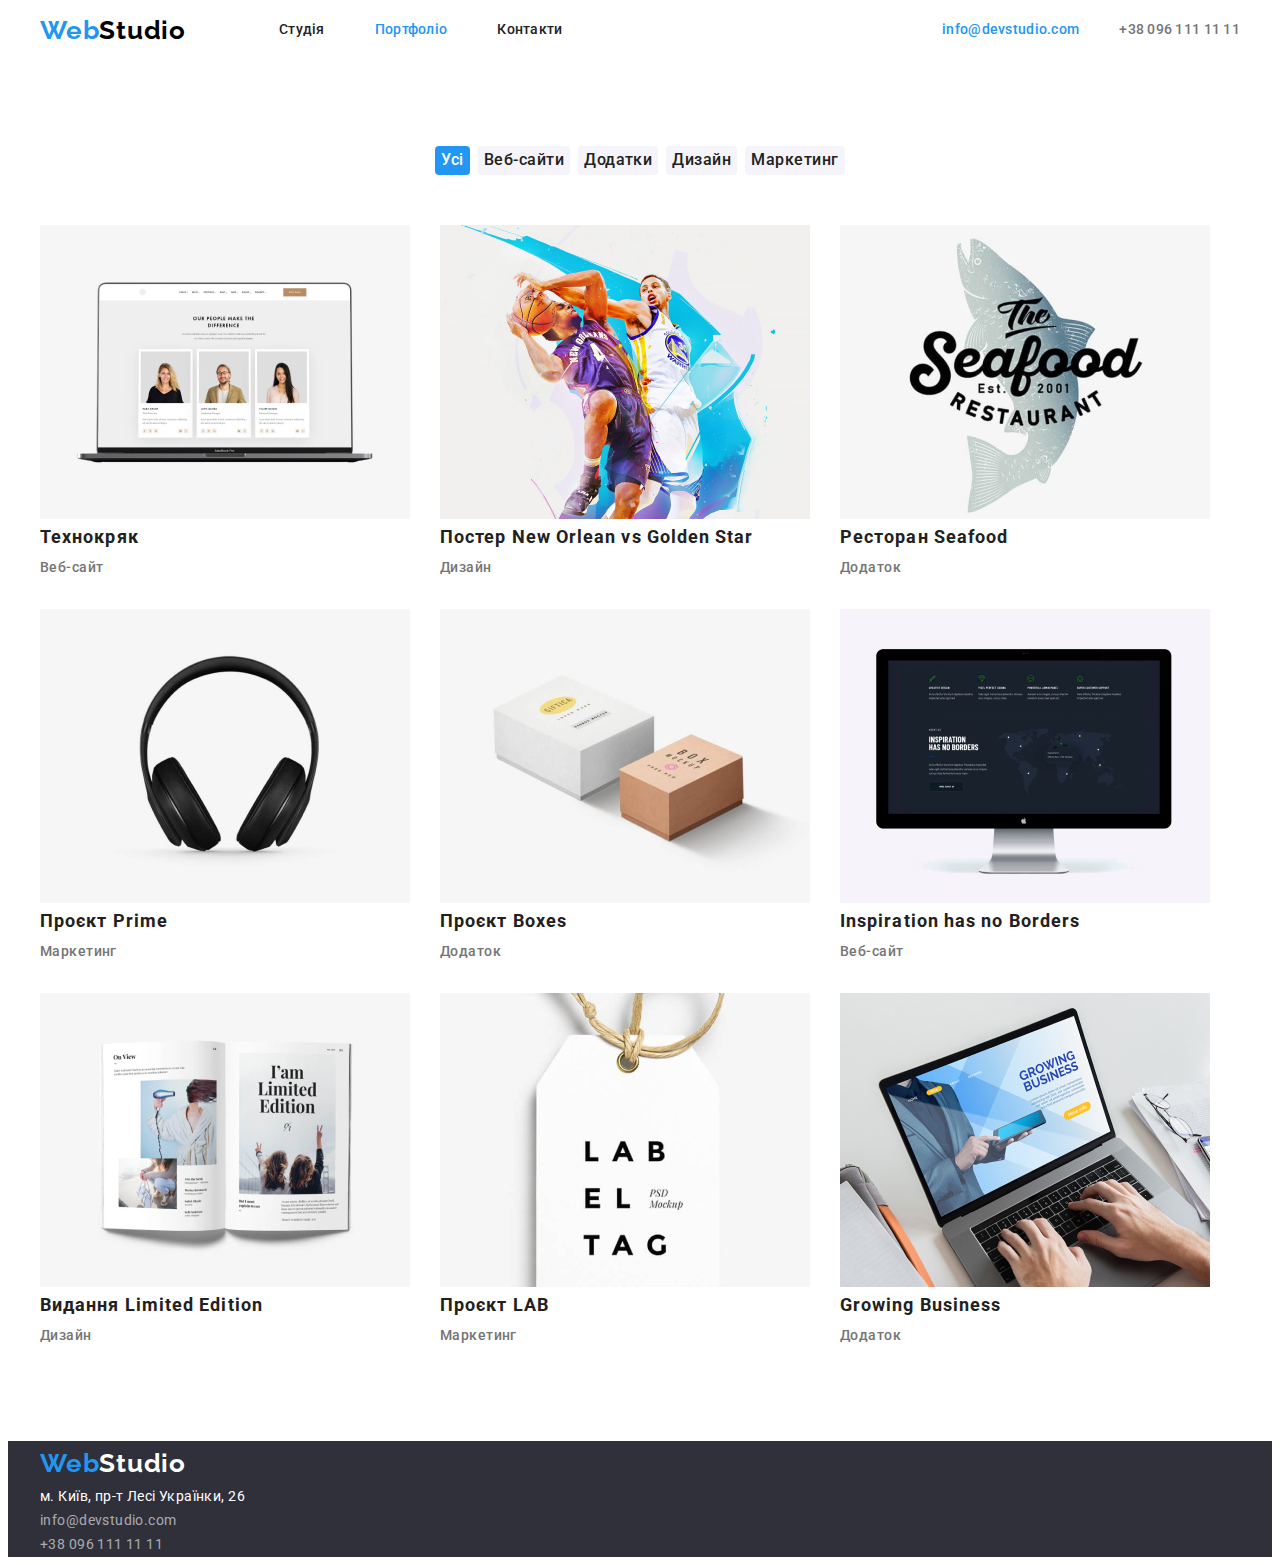
==== commit 6c694933: "02.10.23" ====
--- a/portfolio.html
+++ b/portfolio.html
@@ -4,217 +4,245 @@
     <meta charset="UTF-8" />
     <meta name="viewport" content="width=device-width, initial-scale=1.0" />
     <title>Document</title>
+
+    <!-- fonts -->
     <link rel="preconnect" href="https://fonts.googleapis.com" />
     <link rel="preconnect" href="https://fonts.gstatic.com" crossorigin />
     <link
       href="https://fonts.googleapis.com/css2?family=Raleway:wght@700&family=Roboto:wght@400;500;700;900&display=swap"
       rel="stylesheet"
     />
+    <!-- normalize -->
+    <link
+      rel="stylesheet"
+      href="https://cdnjs.cloudflare.com/ajax/libs/modern-normalize/2.0.0/modern-normalize.min.css"
+      integrity="sha512-4xo8blKMVCiXpTaLzQSLSw3KFOVPWhm/TRtuPVc4WG6kUgjH6J03IBuG7JZPkcWMxJ5huwaBpOpnwYElP/m6wg=="
+      crossorigin="anonymous"
+      referrerpolicy="no-referrer"
+    />
+
+    <!-- custom styles -->
     <link rel="stylesheet" href="./css/styles.css" />
   </head>
   <body>
+    <!-- Шапка сайту  -->
     <header class="header">
-      <nav class="navigation">
-        <a class="link logo" href="index.html"
-          >Web<span class="logo-text-black">Studio</span></a
-        >
-        <ul class="list">
-          <li class="item">
-            <a class="link navigation-link" href="./index.html">Студія</a>
-          </li>
-          <li class="item">
-            <a class="link navigation-link active-link" href="./portfolio.html"
-              >Портфоліо</a
-            >
-          </li>
-          <li class="item">
-            <a class="link navigation-link" href="#">Контакти</a>
-          </li>
-        </ul>
-      </nav>
-
-      <ul class="list">
-        <li class="contact-item">
-          <a class="link contact-link" href="mailto:info@devstudio.com"
-            >info@devstudio.com</a
+      <div class="container header-container header-portfolio">
+        <nav class="navigation">
+          <a class="link logo" href="index.html"
+            >Web<span class="logo-text-black">Studio</span></a
           >
-        </li>
-        <li class="item">
-          <a class="link contact-link" href="tel:+380961111111"
-            >+38 096 111 11 11</a
-          >
-        </li>
-      </ul>
-    </header>
-    <main class="main">
-      <section class="section-portfolio">
-        <h1 class="visually-hidden">Portfolio</h1>
-
-        <ul class="filter-list list">
-          <li class="filter-item">
-            <button class="btn filter-btn active-btn" type="button">Усі</button>
-          </li>
-          <li class="filter-item">
-            <button class="btn filter-btn" type="button">Веб-сайти</button>
-          </li>
-          <li class="filter-item">
-            <button class="btn filter-btn" type="button">Додатки</button>
-          </li>
-          <li class="filter-item">
-            <button class="btn filter-btn" type="button">Дизайн</button>
-          </li>
-          <li class="filter-item">
-            <button class="btn filter-btn" type="button">Маркетинг</button>
-          </li>
-        </ul>
-        <ul class="gallery-list list">
-          <li class="gallery-item">
-            <a class="link" href="#">
-              <img
-                class="gallery-img"
-                src="./images/portfolio-img/img1.jpg"
-                alt="Технокряк"
-                width="370"
-                height="294"
-              />
-              <h2 class="gallery-title">Технокряк</h2>
-              <p class="gallery-text">Веб-сайт</p>
-            </a>
-          </li>
-
-          <li class="gallery-item">
-            <a class="link" href="#">
-              <img
-                class="gallery-img"
-                src="./images/portfolio-img/img2.jpg"
-                alt="Постер New Orlean vs Golden Star"
-                width="370"
-                height="294"
-              />
-              <h2 class="gallery-title">Постер New Orlean vs Golden Star</h2>
-              <p class="gallery-text">Дизайн</p>
-            </a>
-          </li>
-
-          <li class="gallery-item">
-            <a class="link" href="#">
-              <img
-                class="gallery-img"
-                src="./images/portfolio-img/img3.jpg"
-                alt="Ресторан Seafood"
-                width="370"
-                height="294"
-              />
-              <h2 class="gallery-title">Ресторан Seafood</h2>
-              <p class="gallery-text">Додаток</p>
-            </a>
-          </li>
-
-          <li class="gallery-item">
-            <a class="link" href="#">
-              <img
-                class="gallery-img"
-                src="./images/portfolio-img/img4.jpg"
-                alt="Проєкт Prime"
-                width="370"
-                height="294"
-              />
-              <h2 class="gallery-title">Проєкт Prime</h2>
-              <p class="gallery-text">Маркетинг</p>
-            </a>
-          </li>
-
-          <li class="gallery-item">
-            <a class="link" href="#">
-              <img
-                class="gallery-img"
-                src="./images/portfolio-img/img5.jpg"
-                alt="Проєкт Boxes"
-                width="370"
-                height="294"
-              />
-              <h2 class="gallery-title">Проєкт Boxes</h2>
-              <p class="gallery-text">Додаток</p>
-            </a>
-          </li>
-
-          <li class="gallery-item">
-            <a class="link" href="#">
-              <img
-                class="gallery-img"
-                src="./images/portfolio-img/img6.jpg"
-                alt="Inspiration has no Borders"
-                width="370"
-                height="294"
-              />
-              <h2 class="gallery-title">Inspiration has no Borders</h2>
-              <p class="gallery-text">Веб-сайт</p>
-            </a>
-          </li>
-
-          <li class="gallery-item">
-            <a class="link" href="#">
-              <img
-                class="gallery-img"
-                src="./images/portfolio-img/img7.jpg"
-                alt="Видання Limited Edition"
-                width="370"
-                height="294"
-              />
-              <h2 class="gallery-title">Видання Limited Edition</h2>
-              <p class="gallery-text">Дизайн</p>
-            </a>
-          </li>
-
-          <li class="gallery-item">
-            <a class="link" href="#">
-              <img
-                class="gallery-img"
-                src="./images/portfolio-img/img8.jpg"
-                alt="Проєкт LAB"
-                width="370"
-                height="294"
-              />
-              <h2 class="gallery-title">Проєкт LAB</h2>
-              <p class="gallery-text">Маркетинг</p>
-            </a>
-          </li>
-
-          <li class="gallery-item">
-            <a class="link" href="#">
-              <img
-                class="gallery-img"
-                src="./images/portfolio-img/img9.jpg"
-                alt="Growing Business"
-                width="370"
-                height="294"
-              />
-              <h2 class="gallery-title">Growing Business</h2>
-              <p class="gallery-text">Додаток</p>
-            </a>
-          </li>
-        </ul>
-      </section>
-    </main>
-    <footer class="footer">
-      <a class="link logo" href="index.html"
-        >Web<span class="logo-text-white">Studio</span></a
-      >
-      <address class="address">
-        <span class="main-address">м. Київ, пр-т Лесі Українки, 26</span>
-        <ul class="list">
-          <li class="item">
-            <a class="link address-link" href="mailto:info@devstudio.com"
+          <ul class="list header-list">
+            <li class="item navigation-item">
+              <a class="link navigation-link" href="./index.html">Студія</a>
+            </li>
+            <li class="item navigation-item">
+              <a
+                class="link navigation-link active-link"
+                href="./portfolio.html"
+                >Портфоліо</a
+              >
+            </li>
+            <li class="item navigation-item">
+              <a class="link navigation-link" href="#">Контакти</a>
+            </li>
+          </ul>
+        </nav>
+
+        <ul class="list contact-list">
+          <li class="item contact-item">
+            <a
+              class="link contact-link active-link"
+              href="mailto:info@devstudio.com"
               >info@devstudio.com</a
             >
           </li>
-          <li class="item">
-            <a class="link address-link" href="tel:+380961111111"
+          <li class="item contact-item">
+            <a class="link contact-link" href="tel:+380961111111"
               >+38 096 111 11 11</a
             >
           </li>
         </ul>
-      </address>
+      </div>
+    </header>
+    <main class="main">
+      <!-- Portfolio -->
+      <div class="container">
+        <section class="section-portfolio">
+          <h1 class="visually-hidden">Portfolio</h1>
+
+          <ul class="filter-list list">
+            <li class="filter-item">
+              <button class="btn filter-btn active-btn" type="button">
+                Усі
+              </button>
+            </li>
+            <li class="filter-item">
+              <button class="btn filter-btn" type="button">Веб-сайти</button>
+            </li>
+            <li class="filter-item">
+              <button class="btn filter-btn" type="button">Додатки</button>
+            </li>
+            <li class="filter-item">
+              <button class="btn filter-btn" type="button">Дизайн</button>
+            </li>
+            <li class="filter-item">
+              <button class="btn filter-btn" type="button">Маркетинг</button>
+            </li>
+          </ul>
+          <ul class="gallery-list list">
+            <li class="gallery-item">
+              <a class="link" href="#">
+                <img
+                  class="gallery-img"
+                  src="./images/portfolio-img/img1.jpg"
+                  alt="Технокряк"
+                  width="370"
+                  height="294"
+                />
+                <h2 class="gallery-title">Технокряк</h2>
+                <p class="gallery-text">Веб-сайт</p>
+              </a>
+            </li>
+
+            <li class="gallery-item">
+              <a class="link" href="#">
+                <img
+                  class="gallery-img"
+                  src="./images/portfolio-img/img2.jpg"
+                  alt="Постер New Orlean vs Golden Star"
+                  width="370"
+                  height="294"
+                />
+                <h2 class="gallery-title">Постер New Orlean vs Golden Star</h2>
+                <p class="gallery-text">Дизайн</p>
+              </a>
+            </li>
+
+            <li class="gallery-item">
+              <a class="link" href="#">
+                <img
+                  class="gallery-img"
+                  src="./images/portfolio-img/img3.jpg"
+                  alt="Ресторан Seafood"
+                  width="370"
+                  height="294"
+                />
+                <h2 class="gallery-title">Ресторан Seafood</h2>
+                <p class="gallery-text">Додаток</p>
+              </a>
+            </li>
+
+            <li class="gallery-item">
+              <a class="link" href="#">
+                <img
+                  class="gallery-img"
+                  src="./images/portfolio-img/img4.jpg"
+                  alt="Проєкт Prime"
+                  width="370"
+                  height="294"
+                />
+                <h2 class="gallery-title">Проєкт Prime</h2>
+                <p class="gallery-text">Маркетинг</p>
+              </a>
+            </li>
+
+            <li class="gallery-item">
+              <a class="link" href="#">
+                <img
+                  class="gallery-img"
+                  src="./images/portfolio-img/img5.jpg"
+                  alt="Проєкт Boxes"
+                  width="370"
+                  height="294"
+                />
+                <h2 class="gallery-title">Проєкт Boxes</h2>
+                <p class="gallery-text">Додаток</p>
+              </a>
+            </li>
+
+            <li class="gallery-item">
+              <a class="link" href="#">
+                <img
+                  class="gallery-img"
+                  src="./images/portfolio-img/img6.jpg"
+                  alt="Inspiration has no Borders"
+                  width="370"
+                  height="294"
+                />
+                <h2 class="gallery-title">Inspiration has no Borders</h2>
+                <p class="gallery-text">Веб-сайт</p>
+              </a>
+            </li>
+
+            <li class="gallery-item">
+              <a class="link" href="#">
+                <img
+                  class="gallery-img"
+                  src="./images/portfolio-img/img7.jpg"
+                  alt="Видання Limited Edition"
+                  width="370"
+                  height="294"
+                />
+                <h2 class="gallery-title">Видання Limited Edition</h2>
+                <p class="gallery-text">Дизайн</p>
+              </a>
+            </li>
+
+            <li class="gallery-item">
+              <a class="link" href="#">
+                <img
+                  class="gallery-img"
+                  src="./images/portfolio-img/img8.jpg"
+                  alt="Проєкт LAB"
+                  width="370"
+                  height="294"
+                />
+                <h2 class="gallery-title">Проєкт LAB</h2>
+                <p class="gallery-text">Маркетинг</p>
+              </a>
+            </li>
+
+            <li class="gallery-item">
+              <a class="link" href="#">
+                <img
+                  class="gallery-img"
+                  src="./images/portfolio-img/img9.jpg"
+                  alt="Growing Business"
+                  width="370"
+                  height="294"
+                />
+                <h2 class="gallery-title">Growing Business</h2>
+                <p class="gallery-text">Додаток</p>
+              </a>
+            </li>
+          </ul>
+        </section>
+      </div>
+    </main>
+
+    <!-- Підвал сайту -->
+    <footer class="footer">
+      <div class="container">
+        <a class="link logo" href="index.html"
+          >Web<span class="logo-text-white">Studio</span></a
+        >
+        <address class="address">
+          <span class="main-address">м. Київ, пр-т Лесі Українки, 26</span>
+          <ul class="list">
+            <li class="item">
+              <a class="link address-link" href="mailto:info@devstudio.com"
+                >info@devstudio.com</a
+              >
+            </li>
+            <li class="item">
+              <a class="link address-link" href="tel:+380961111111"
+                >+38 096 111 11 11</a
+              >
+            </li>
+          </ul>
+        </address>
+      </div>
     </footer>
   </body>
 </html>
--- a/css/styles.css
+++ b/css/styles.css
@@ -1,232 +1,463 @@
 :root {
-  --main-font:"Roboto", sans-serif;
-  --secondary-font:"Raleway", sans-serif;
+  --main-font: "Roboto", sans-serif;
+  --secondary-font: "Raleway", sans-serif;
 
   /* text colors */
-  --accent-cl: #2196f3 ;
+  --accent-cl: #2196f3;
   --main-txt-cl: #757575;
   --secondary-txt-cl: #212121;
   --title-txt-cl: #fff;
 
   /* background colors */
   --main-bg-cl: #ffffff;
-  --secondary-bg-cl: #2196F3;
-  --dark-bg-cl: #2F303A;
-}
-.body {
-    font-family: var(--main-font);
-    color: var(--main-txt-cl);
-    font-size: 14px;
-    line-height: 1.71;
-    letter-spacing: 0.42px;
-    background: var(--main-bg-cl);
-}
-
-.visually-hidden{
-    display: none;
-}
-
-.list{
-list-style-type: none;
-}
-
-.team{
-    background: #F5F4FA;
-}
-
-
-.footer{
-background-color: var(--dark-bg-cl);
+  --secondary-bg-cl: #2196f3;
+  --dark-bg-cl: #2f303a;
+}
+
+body {
+  font-family: var(--main-font);
+  color: var(--main-txt-cl);
+  font-size: 14px;
+  line-height: 1.71;
+  letter-spacing: 0.42px;
+  background: var(--main-bg-cl);
+}
+
+h1,
+h2,
+h3,
+h4,
+h5,
+h6,
+p {
+  margin: 0;
+}
+
+img {
+  display: block;
+}
+
+ol,
+ul {
+  list-style: none;
+  margin: 0;
+  padding: 0;
+}
+
+a {
+  text-decoration: none;
+}
+
+.container {
+  /* outline: 1px solid red; */
+
+  width: 1200px;
+
+  padding-left: 15px;
+  padding-right: 15px;
+
+  margin-left: auto;
+  margin-right: auto;
+}
+
+.visually-hidden {
+  display: none;
+}
+
+.list {
+  list-style-type: none;
+}
+
+.team {
+  background: #f5f4fa;
+}
+
+.footer {
+  background-color: var(--dark-bg-cl);
+}
+
+/* 
+===============
+Section header
+===============
+ */
+.logo {
+  margin-right: 93px;
+}
+
+.header-container {
+  display: flex;
+  align-items: center;
+}
+.header .navigation {
+  display: flex;
+  align-items: center;
+}
+
+.header-list {
+  display: flex;
+  align-items: center;
+}
+.navigation-item {
+  margin-right: 50px;
+}
+.navigation-item:last-of-type {
+  margin-right: 0px;
+}
+
+.contact-list {
+  display: flex;
+  align-items: center;
+  margin-left: auto;
+}
+.contact-item {
+  margin-right: 40px;
+}
+.contact-item:last-child {
+  margin-right: 0;
 }
 
 .navigation .logo,
 .footer .logo {
-color: var(--accent-cl);
-font-family: var(--secondary-font);
-font-size: 26px;
-font-weight: 700;
-letter-spacing: 0.78px
+  color: var(--accent-cl);
+  font-family: var(--secondary-font);
+  font-size: 26px;
+  font-weight: 700;
+  letter-spacing: 0.78px;
 }
 .logo-text-black {
-    color: #000;
+  color: #000;
 }
 .logo-text-white {
-    color: var(--title-txt-cl);
-}
-
-
-.link{
-color: var(--secondary-txt-cl);
-font-size: 14px;
-font-weight: 500;
-letter-spacing: 0.28px;
-text-decoration: none;
-font-family: var(--main-font);
-
-
-}
-
-.contact-link{
-color: var(--main-txt-cl);
-}
-
-.active-link{
-color: var(--accent-cl)
-
+  color: var(--title-txt-cl);
+}
+
+.link {
+  color: var(--secondary-txt-cl);
+  font-size: 14px;
+  font-weight: 500;
+  letter-spacing: 0.28px;
+  text-decoration: none;
+  font-family: var(--main-font);
+}
+
+.contact-link {
+  color: var(--main-txt-cl);
+}
+
+.active-link {
+  color: var(--accent-cl);
 }
 
 .link:hover,
 .link:focus {
   color: var(--accent-cl);
 }
+/* 
+===============
+
+===============
+ */
+
 .address-link:hover,
-.address-link:focus
-{
-    color: var(--title-txt-cl)
-}
-
-.hero{
-    background-color: var(--dark-bg-cl) ;
-}
-.hero-title{
-font-family: var(--main-font) ;
-color: var(--title-txt-cl);
-text-align: center;
-font-size: 44px;
-font-weight: 900;
-line-height: 1.36; 
-letter-spacing: 2.64px;
-text-transform: uppercase;
-}
+.address-link:focus {
+  color: var(--title-txt-cl);
+}
+
+/* 
+===============
+HERO
+===============
+ */
+.hero {
+  background-color: var(--dark-bg-cl);
+}
+
+.hero-container {
+  padding-top: 200px;
+  padding-bottom: 200px;
+  margin-bottom: 94px;
+}
+
+.hero-title {
+  display: block;
+  font-family: var(--main-font);
+  color: var(--title-txt-cl);
+  text-align: center;
+  font-size: 44px;
+  font-weight: 900;
+  line-height: 1.36;
+  letter-spacing: 2.64px;
+  text-transform: uppercase;
+  margin-bottom: 30px;
+}
+.hero-btn {
+  color: var(--title-txt-cl);
+  text-align: center;
+  font-family: var(--main-font);
+  font-size: 16px;
+  font-weight: 700;
+  line-height: 1.88;
+  letter-spacing: 0.96px;
+  border-radius: 4px;
+  background: var(--accent-cl);
+  margin: 0 auto;
+  display: block;
+  border: none;
+  min-width: 200px;
+  min-height: 50px;
+}
+/* 
+===============
+секція про нас
+===============
+ */
+.about-list {
+  display: flex;
+  align-items: center;
+}
+.about-title {
+  color: var(--secondary-txt-cl);
+  font-family: var(--main-font);
+  font-size: 14px;
+  font-weight: 700;
+  letter-spacing: 0.42px;
+  text-transform: uppercase;
+  /* justify-content: center; */
+}
+.about-item {
+  display: block;
+  margin-right: 30px;
+  width: 270px;
+  height: 98px;
+}
+.about-container {
+  margin-bottom: 94px;
+}
+
+.about-item:last-child {
+  margin-right: 0;
+}
+/* 
+===============
+Features
+===============
+ */
+.features-container {
+  margin-bottom: 94px;
+}
+.features-list {
+  display: flex;
+  align-items: center;
+}
+
+.features-title {
+  color: var(--secondary-txt-cl);
+  text-align: center;
+  font-family: var(--main-font);
+  font-size: 36px;
+  font-weight: 700;
+  letter-spacing: 1.08px;
+  margin-bottom: 50px;
+}
+
+.features-item {
+  margin-right: 30px;
+}
+
+.features-item:last-child {
+  margin-right: 0;
+}
+
+/* 
+===============
+Team
+===============
+ */
+.team-title {
+  color: var(--secondary-txt-cl);
+  text-align: center;
+  font-family: var(--main-font);
+  font-size: 36px;
+  font-weight: 700;
+  letter-spacing: 1.08px;
+}
+.team-container {
+  padding-top: 94px;
+  padding-bottom: 94px;
+}
+
+.member-list {
+  display: flex;
+  align-items: center;
+}
+.member-item {
+  margin-right: 30px;
+}
+.member-item:last-child {
+  margin-right: 0;
+}
+
+/* 
+===============
+Footer
+===============
+ */
+
+.footer-container {
+  padding-top: 60px;
+  padding-bottom: 60px;
+}
+.footer-logo {
+  display: block;
+  margin-bottom: 28px;
+}
+
+/* 
+===============
+---------
+===============
+ */
 
 .btn {
-    font-family: inherit;
-    /* color: var(--title-txt-cl); */
-    font-size: 16px;
-    font-weight: 700;
-    letter-spacing: 0.96px;
-    /* background-color: var(--accent-cl); */
-    cursor: pointer;
-    text-align: center;
-}
-
-.btn.filter-btn{
-color: var(--secondary-txt-cl);
-text-align: center;
-font-family: var(--main-font);
-font-size: 16px;
-font-style: normal;
-font-weight: 500;
-line-height: 1.63; 
-letter-spacing: 0.48px;
-background-color: #F5F4FA;
-}
-
+  font-family: inherit;
+  /* color: var(--title-txt-cl); */
+  font-size: 16px;
+  font-weight: 700;
+  letter-spacing: 0.96px;
+  /* background-color: var(--accent-cl); */
+  cursor: pointer;
+  text-align: center;
+}
+
+.btn.filter-btn {
+  color: var(--secondary-txt-cl);
+  text-align: center;
+  font-family: var(--main-font);
+  font-size: 16px;
+  font-style: normal;
+  font-weight: 500;
+  line-height: 1.63;
+  letter-spacing: 0.48px;
+  background-color: #f5f4fa;
+}
 
 .btn:hover,
 .btn:focus {
   color: var(--title-txt-cl);
   background-color: var(--accent-cl);
 }
-.hero-btn{
-color: var(--title-txt-cl);
-text-align: center;
-font-family: var(--main-font);
-font-size: 16px;
-font-weight: 700;
-line-height:  1.88;
-letter-spacing: 0.96px;
-border-radius: 4px;
-background: var(--accent-cl);
-margin: 0 auto;
-display: block
-}
-.btn.active-btn{
-    color: var(--title-txt-cl);
-    background-color: var(--accent-cl);
-
-}
-
-
-.about-title{
-
-color: var(--secondary-txt-cl);
-font-family: var(--main-font);
-font-size: 14px;
-font-weight: 700;
-letter-spacing: 0.42px;
-text-transform: uppercase;
-
-}
-.gallery-title{
-
-color: var(--secondary-txt-cl);
-font-family: var(--main-font);
-font-size: 18px;
-font-weight: 700;
-line-height: 2;
-letter-spacing: 1.08px;
-
+
+.btn.active-btn {
+  color: var(--title-txt-cl);
+  background-color: var(--accent-cl);
+}
+
+.gallery-title {
+  color: var(--secondary-txt-cl);
+  font-family: var(--main-font);
+  font-size: 18px;
+  font-weight: 700;
+  line-height: 2;
+  letter-spacing: 1.08px;
 }
 
 .about-text,
-.gallery-text{
-    color: var(--main-txt-cl);
-font-family: var(--main-font);
-font-size: 14px;
-font-style: normal;
-line-height: 1.72; 
-letter-spacing: 0.42px;
-}
-
-.features-title,
-.team-title
-{
-    color: var(--secondary-txt-cl);
-text-align: center;
-font-family: var(--main-font);
-font-size: 36px;
-font-weight: 700;
-letter-spacing: 1.08px;
-}
-
-.member-title
-{
-    color: #212121;
-text-align: center;
-font-family: var(--main-font);
-font-size: 16px;
-font-weight: 500;
-letter-spacing: 0.48px;
-}
-
-.member-position{
-    color:var(--main-txt-cl);
-text-align: center;
-font-family: var(--main-font);
-font-size: 16px;
-font-weight: 400;
-line-height: normal;
-letter-spacing: 0.48px;
-}
-
-.main-address{
-color: var(--title-txt-cl);
-font-family: var(--main-font);
-font-size: 14px;
-font-style: normal;
-font-weight: 400;
-line-height: 1.14;
-letter-spacing: 0.42px;
+.gallery-text {
+  color: var(--main-txt-cl);
+  font-family: var(--main-font);
+  font-size: 14px;
+  font-style: normal;
+  line-height: 1.72;
+  letter-spacing: 0.42px;
+}
+
+.member-title {
+  color: #212121;
+  text-align: center;
+  font-family: var(--main-font);
+  font-size: 16px;
+  font-weight: 500;
+  letter-spacing: 0.48px;
+}
+
+.member-position {
+  color: var(--main-txt-cl);
+  text-align: center;
+  font-family: var(--main-font);
+  font-size: 16px;
+  font-weight: 400;
+  line-height: normal;
+  letter-spacing: 0.48px;
+}
+
+.main-address {
+  color: var(--title-txt-cl);
+  font-family: var(--main-font);
+  font-size: 14px;
+  font-style: normal;
+  font-weight: 400;
+  line-height: 1.14;
+  letter-spacing: 0.42px;
 }
 
 .address-link {
- color: rgba(255, 255, 255, 0.60);
-font-family: var(--main-font);
-font-weight: 400;
-letter-spacing: 0.42px;
-line-height: 1.14; 
-font-style: normal;
-
-}
-
+  color: rgba(255, 255, 255, 0.6);
+  font-family: var(--main-font);
+  font-weight: 400;
+  letter-spacing: 0.42px;
+  line-height: 1.14;
+  font-style: normal;
+}
+
+/* 
+===============
+Portfolio section
+===============
+ */
+.header-portfolio {
+  margin-bottom: 94px;
+}
+
+.filter-list {
+  display: flex;
+  justify-content: center;
+  margin-bottom: 50px;
+}
+
+.filter-btn {
+  color: var(--secondary-txt-cl);
+  text-align: center;
+  font-family: var(--main-font);
+  font-size: 16px;
+  font-style: normal;
+  font-weight: 500;
+  line-height: 1.63;
+  letter-spacing: 0.48px;
+  background-color: #f5f4fa;
+  border-radius: 4px;
+  border: none;
+}
+.filter-item {
+  margin-right: 8px;
+}
+
+.filter-item:last-child {
+  margin-right: 0;
+}
+.gallery-list {
+  display: flex;
+  flex-wrap: wrap;
+  margin-bottom: 94px;
+  /* justify-content: space-between; */
+}
+.gallery-item {
+  margin-right: 30px;
+  margin-bottom: 30px;
+}
+.gallery-item:nth-child(3n) {
+  margin-right: 0;
+}
+.gallery-item:nth-last-child(-n + 3) {
+  margin-bottom: 0;
+}
